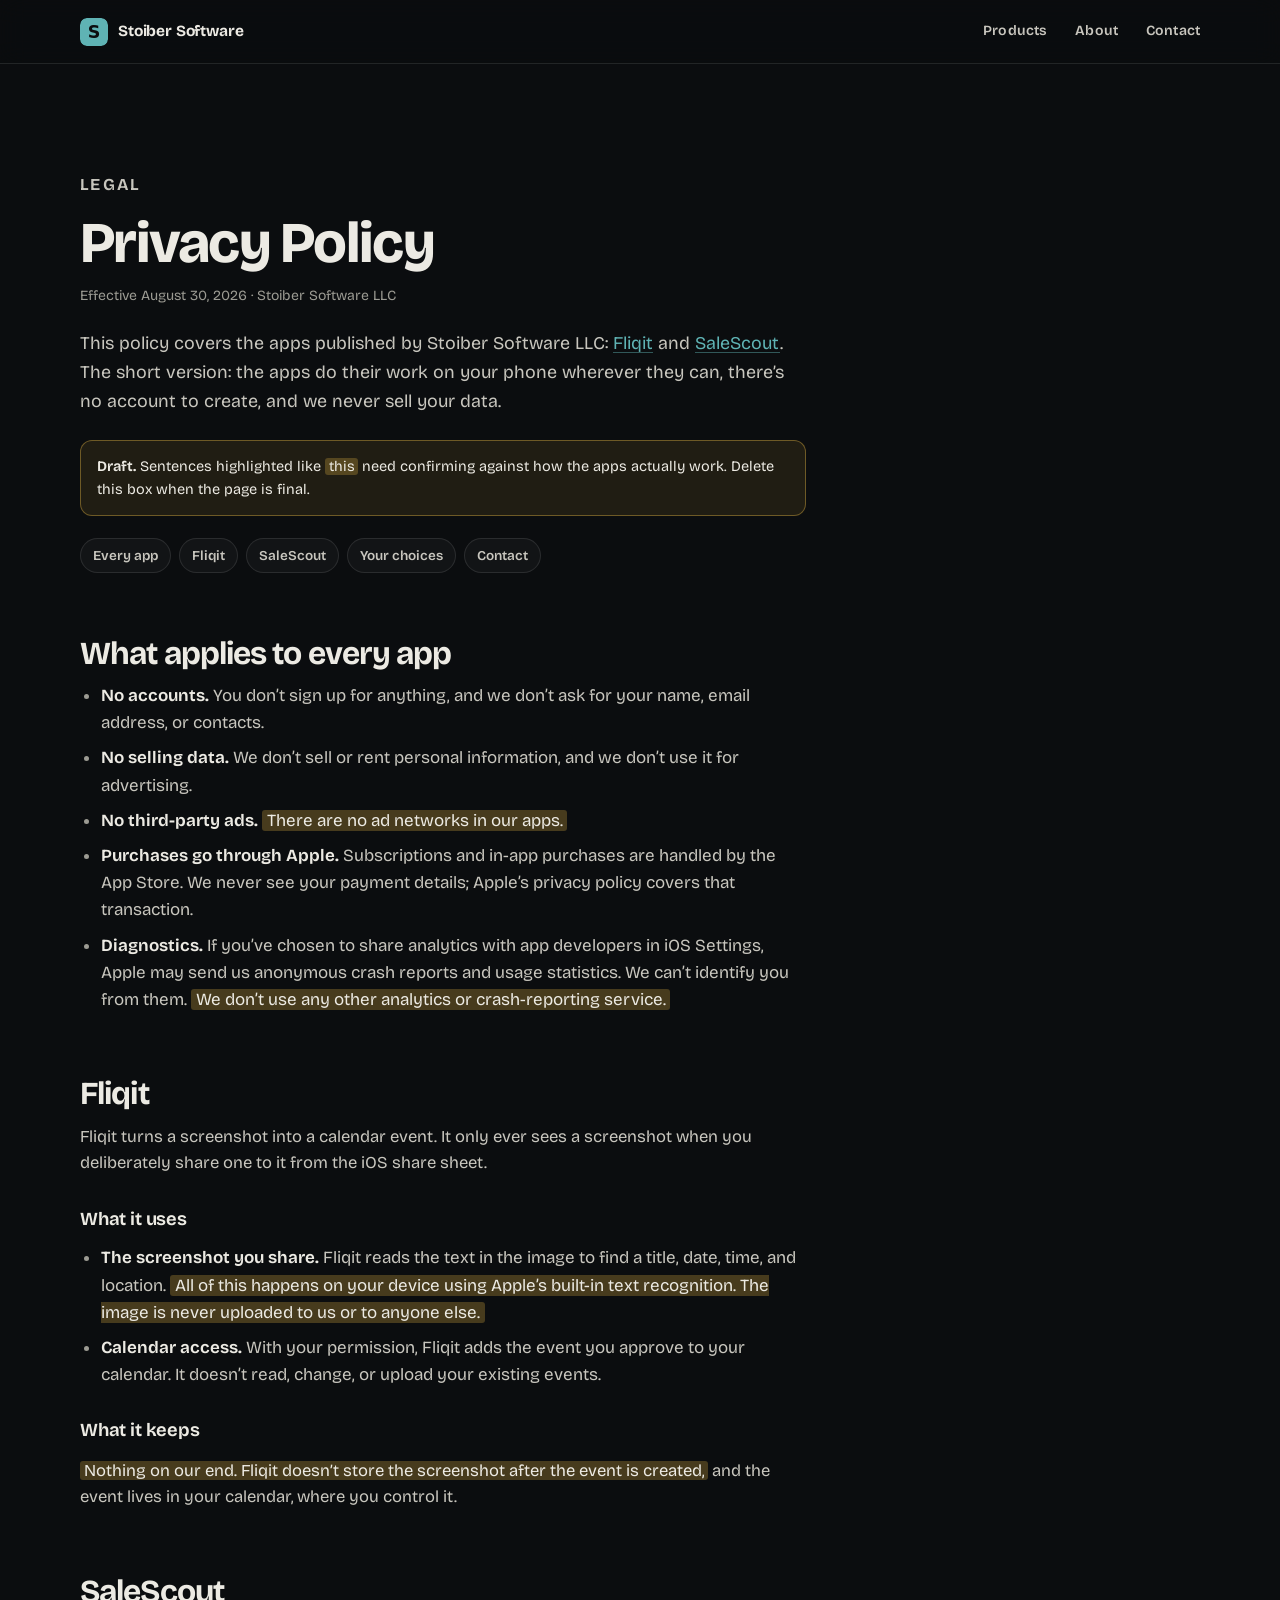
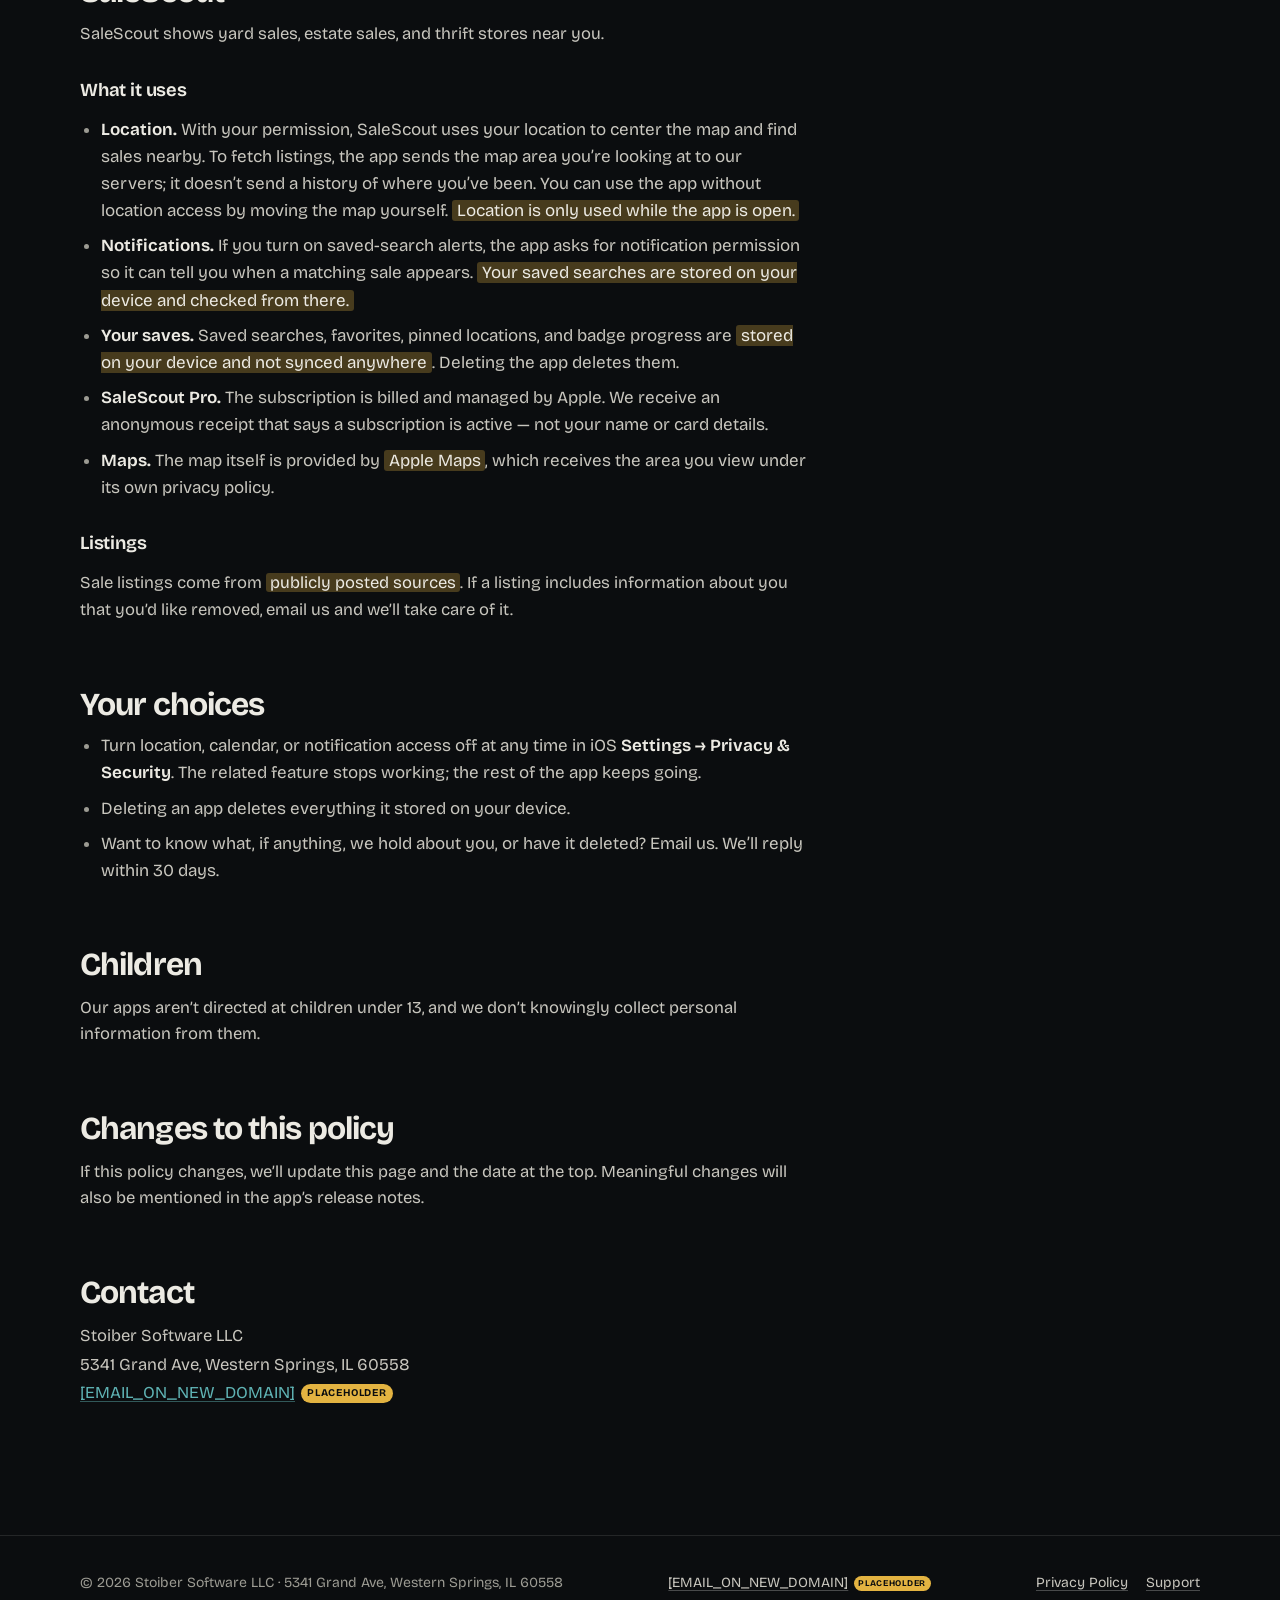
==== privacy.html @ b7aa96da "Stoiber Software LLC website Static site: landing page (typing hero, product demos, tilt cards), pri" ====
<!DOCTYPE html>
<html lang="en">
<head>
  <meta charset="utf-8">
  <meta name="viewport" content="width=device-width, initial-scale=1">
  <title>Privacy Policy — Stoiber Software LLC</title>
  <meta name="description" content="Privacy policy for Fliqit and SaleScout, the iOS apps made by Stoiber Software LLC.">
  <meta name="theme-color" content="#0B0D0F">
  <meta name="color-scheme" content="dark">
  <link rel="canonical" href="https://stoibersoftware.com/privacy.html">
  <meta property="og:type" content="website">
  <meta property="og:site_name" content="Stoiber Software LLC">
  <meta property="og:title" content="Privacy Policy — Stoiber Software LLC">
  <meta property="og:description" content="What Fliqit and SaleScout collect, and what they don’t.">
  <meta property="og:url" content="https://stoibersoftware.com/privacy.html">
  <link rel="icon" href="favicon.svg" type="image/svg+xml">
  <link rel="preconnect" href="https://fonts.googleapis.com">
  <link rel="preconnect" href="https://fonts.gstatic.com" crossorigin>
  <link href="https://fonts.googleapis.com/css2?family=Bricolage+Grotesque:opsz,wght@12..96,300..800&display=swap" rel="stylesheet">
  <link rel="stylesheet" href="styles.css">
  <script>document.documentElement.classList.add('js')</script>
  <script src="script.js" defer></script>
</head>
<body>
  <a class="skip-link" href="#main">Skip to content</a>
  <div class="progress" aria-hidden="true"></div>

  <header class="site-header">
    <div class="container site-header__inner">
      <a class="brand" href="index.html">
        <svg class="brand__mark" viewBox="0 0 64 64" width="28" height="28" aria-hidden="true" focusable="false">
          <rect width="64" height="64" rx="15" fill="#5FB3B4"/>
          <text x="32" y="46" text-anchor="middle" font-weight="800" font-size="40" fill="#0B0D0F">S</text>
        </svg>
        <span class="brand__name">Stoiber Software</span>
      </a>
      <nav class="site-nav" aria-label="Primary">
        <ul>
          <li><a href="index.html#products">Products</a></li>
          <li><a href="index.html#about">About</a></li>
          <li><a href="index.html#contact">Contact</a></li>
        </ul>
      </nav>
    </div>
  </header>

  <main id="main" class="page">
    <div class="container">
      <div class="prose">
        <p class="eyebrow">Legal</p>
        <h1>Privacy Policy</h1>
        <p class="updated">Effective August 30, 2026 · Stoiber Software LLC</p>
        <p class="intro">This policy covers the apps published by Stoiber Software LLC: <a href="#fliqit">Fliqit</a> and <a href="#salescout">SaleScout</a>. The short version: the apps do their work on your phone wherever they can, there’s no account to create, and we never sell your data.</p>

        <div class="draft-note"><strong>Draft.</strong> Sentences highlighted like <mark>this</mark> need confirming against how the apps actually work. Delete this box when the page is final.</div>

        <nav class="page-nav" aria-label="On this page">
          <a href="#general">Every app</a>
          <a href="#fliqit">Fliqit</a>
          <a href="#salescout">SaleScout</a>
          <a href="#choices">Your choices</a>
          <a href="#contact">Contact</a>
        </nav>

        <h2 id="general">What applies to every app</h2>
        <ul>
          <li><strong>No accounts.</strong> You don’t sign up for anything, and we don’t ask for your name, email address, or contacts.</li>
          <li><strong>No selling data.</strong> We don’t sell or rent personal information, and we don’t use it for advertising.</li>
          <li><strong>No third-party ads.</strong> <mark>There are no ad networks in our apps.</mark></li>
          <li><strong>Purchases go through Apple.</strong> Subscriptions and in-app purchases are handled by the App Store. We never see your payment details; Apple’s privacy policy covers that transaction.</li>
          <li><strong>Diagnostics.</strong> If you’ve chosen to share analytics with app developers in iOS Settings, Apple may send us anonymous crash reports and usage statistics. We can’t identify you from them. <mark>We don’t use any other analytics or crash-reporting service.</mark></li>
        </ul>

        <h2 id="fliqit">Fliqit</h2>
        <p>Fliqit turns a screenshot into a calendar event. It only ever sees a screenshot when you deliberately share one to it from the iOS share sheet.</p>
        <h3>What it uses</h3>
        <ul>
          <li><strong>The screenshot you share.</strong> Fliqit reads the text in the image to find a title, date, time, and location. <mark>All of this happens on your device using Apple’s built-in text recognition. The image is never uploaded to us or to anyone else.</mark></li>
          <li><strong>Calendar access.</strong> With your permission, Fliqit adds the event you approve to your calendar. It doesn’t read, change, or upload your existing events.</li>
        </ul>
        <h3>What it keeps</h3>
        <p><mark>Nothing on our end. Fliqit doesn’t store the screenshot after the event is created,</mark> and the event lives in your calendar, where you control it.</p>

        <h2 id="salescout">SaleScout</h2>
        <p>SaleScout shows yard sales, estate sales, and thrift stores near you.</p>
        <h3>What it uses</h3>
        <ul>
          <li><strong>Location.</strong> With your permission, SaleScout uses your location to center the map and find sales nearby. To fetch listings, the app sends the map area you’re looking at to our servers; it doesn’t send a history of where you’ve been. You can use the app without location access by moving the map yourself. <mark>Location is only used while the app is open.</mark></li>
          <li><strong>Notifications.</strong> If you turn on saved-search alerts, the app asks for notification permission so it can tell you when a matching sale appears. <mark>Your saved searches are stored on your device and checked from there.</mark></li>
          <li><strong>Your saves.</strong> Saved searches, favorites, pinned locations, and badge progress are <mark>stored on your device and not synced anywhere</mark>. Deleting the app deletes them.</li>
          <li><strong>SaleScout Pro.</strong> The subscription is billed and managed by Apple. We receive an anonymous receipt that says a subscription is active — not your name or card details.</li>
          <li><strong>Maps.</strong> The map itself is provided by <mark>Apple Maps</mark>, which receives the area you view under its own privacy policy.</li>
        </ul>
        <h3>Listings</h3>
        <p>Sale listings come from <mark>publicly posted sources</mark>. If a listing includes information about you that you’d like removed, email us and we’ll take care of it.</p>

        <h2 id="choices">Your choices</h2>
        <ul>
          <li>Turn location, calendar, or notification access off at any time in iOS <strong>Settings → Privacy &amp; Security</strong>. The related feature stops working; the rest of the app keeps going.</li>
          <li>Deleting an app deletes everything it stored on your device.</li>
          <li>Want to know what, if anything, we hold about you, or have it deleted? Email us. We’ll reply within 30 days.</li>
        </ul>

        <h2 id="children">Children</h2>
        <p>Our apps aren’t directed at children under 13, and we don’t knowingly collect personal information from them.</p>

        <h2 id="changes">Changes to this policy</h2>
        <p>If this policy changes, we’ll update this page and the date at the top. Meaningful changes will also be mentioned in the app’s release notes.</p>

        <h2 id="contact">Contact</h2>
        <p class="contact-block">Stoiber Software LLC<br>5341 Grand Ave, Western Springs, IL&nbsp;60558<br><a href="mailto:[EMAIL_ON_NEW_DOMAIN]">[EMAIL_ON_NEW_DOMAIN]</a></p>
      </div>
    </div>
  </main>

  <footer class="site-footer">
    <div class="container site-footer__inner">
      <p class="site-footer__legal">© 2026 Stoiber Software LLC · 5341 Grand Ave, Western Springs, IL&nbsp;60558</p>
      <p class="site-footer__contact"><a href="mailto:[EMAIL_ON_NEW_DOMAIN]">[EMAIL_ON_NEW_DOMAIN]</a></p>
      <nav class="site-footer__nav" aria-label="Legal">
        <a href="privacy.html" aria-current="page">Privacy Policy</a>
        <a href="support.html">Support</a>
      </nav>
    </div>
  </footer>
</body>
</html>
---- styles.css ----
/* ==========================================================================
   Stoiber Software LLC — styles.css
   Dark only. Motion uses transforms + opacity. Reduced motion honoured.
   ========================================================================== */

/* ---------- Tokens ---------- */
:root {
  --bg: #0B0D0F;
  --surface: #14181B;
  --surface-2: #1B2024;
  --text: #ECEAE3;
  --text-soft: #C8C6BE;
  --muted: #9C9B93;
  --accent: #5FB3B4;
  --accent-bright: #7CC5C6;
  --accent-deep: #3E7B7C;
  --line: rgba(255, 255, 255, 0.10);
  --line-strong: rgba(255, 255, 255, 0.16);
  --radius: 20px;
  --radius-sm: 12px;
  --font: "Bricolage Grotesque", ui-sans-serif, system-ui, -apple-system, "Segoe UI", Roboto, Helvetica, Arial, sans-serif;
  --container: 1120px;
  --gutter: clamp(20px, 5vw, 48px);
  --header-h: 64px;
  --ease-out: cubic-bezier(0.22, 1, 0.36, 1);
  --ease-spring: cubic-bezier(0.34, 1.4, 0.64, 1);
}

/* ---------- Base ---------- */
*, *::before, *::after { box-sizing: border-box; }

html {
  color-scheme: dark;
  background: var(--bg);
  scroll-behavior: smooth;
  scroll-padding-top: calc(var(--header-h) + 20px);
  -webkit-text-size-adjust: 100%;
}

body {
  margin: 0;
  background: var(--bg);
  color: var(--text);
  font-family: var(--font);
  font-size: 17px;
  line-height: 1.6;
  font-optical-sizing: auto;
  -webkit-font-smoothing: antialiased;
  -moz-osx-font-smoothing: grayscale;
  text-rendering: optimizeLegibility;
  overflow-x: clip;
}

::selection { background: var(--accent); color: var(--bg); }

img, svg { display: block; max-width: 100%; }
h1, h2, h3, p, ul, ol, dl, dd { margin: 0; }
ul { padding: 0; list-style: none; }
strong { font-weight: 650; }
a { color: var(--accent); text-decoration: none; }
a:hover { color: var(--accent-bright); }

:focus-visible {
  outline: 2px solid var(--accent);
  outline-offset: 4px;
  border-radius: 6px;
}
:focus:not(:focus-visible) { outline: none; }

.sr-only {
  position: absolute; width: 1px; height: 1px; padding: 0; margin: -1px;
  overflow: hidden; clip: rect(0, 0, 0, 0); white-space: nowrap; border: 0;
}

.container {
  width: min(100% - 2 * var(--gutter), var(--container));
  margin-inline: auto;
}

.skip-link {
  position: absolute; left: 12px; top: 12px; z-index: 200;
  padding: 10px 14px; border-radius: 8px;
  background: var(--accent); color: var(--bg); font-weight: 700;
  transform: translateY(-300%);
  transition: transform 0.2s var(--ease-out);
}
.skip-link:focus { transform: none; outline-color: var(--text); }

/* ---------- Placeholder badge (auto-disappears once hrefs are real) ---------- */
a[href^="["]::after,
a[href^="mailto:["]::after {
  content: "placeholder";
  display: inline-block; margin-left: 0.6em; padding: 0.2em 0.55em;
  border-radius: 999px; background: #E3B341; color: #0B0D0F;
  font-size: 0.62em; font-weight: 700; letter-spacing: 0.08em; text-transform: uppercase;
  vertical-align: middle; line-height: 1.4;
}

/* ---------- Scroll progress ---------- */
.progress {
  position: fixed; top: 0; left: 0; z-index: 60;
  width: 100%; height: 2px; background: var(--accent);
  transform: scaleX(0); transform-origin: left center;
  pointer-events: none; display: none;
}
.js .progress { display: block; }

/* ---------- Header ---------- */
.site-header {
  position: sticky; top: 0; z-index: 50;
  height: var(--header-h);
  background: rgba(11, 13, 15, 0.72);
  -webkit-backdrop-filter: blur(14px) saturate(140%);
  backdrop-filter: blur(14px) saturate(140%);
  border-bottom: 1px solid var(--line);
}
.site-header__inner {
  display: flex; align-items: center; justify-content: space-between; height: 100%;
}
.brand {
  display: inline-flex; align-items: center; gap: 10px;
  color: var(--text); font-weight: 700; font-size: 15.5px; letter-spacing: -0.01em;
}
.brand:hover { color: var(--text); }
.brand__mark { flex: none; border-radius: 7px; transition: transform 0.35s var(--ease-out); }
.brand:hover .brand__mark { transform: rotate(-8deg) scale(1.06); }
.brand__mark text { font-family: system-ui, -apple-system, "Segoe UI", Roboto, Helvetica, Arial, sans-serif; }
/* Below 420px the wordmark cannot sit beside three nav links; keep it for assistive tech, hide it visually. */
@media (max-width: 419px) {
  .brand__name { position: absolute; width: 1px; height: 1px; overflow: hidden; clip: rect(0, 0, 0, 0); white-space: nowrap; }
}

.site-nav ul { display: flex; gap: clamp(14px, 3vw, 28px); }
.site-nav a {
  position: relative; display: inline-block; padding: 6px 0;
  font-size: 14px; font-weight: 600; letter-spacing: 0.01em; color: var(--text-soft);
}
.site-nav a::after,
.text-link::after {
  content: ""; position: absolute; left: 0; right: 0; bottom: 1px; height: 1.5px;
  background: var(--accent);
  transform: scaleX(0); transform-origin: right center;
  transition: transform 0.4s var(--ease-out);
}
.site-nav a:hover, .site-nav a:focus-visible,
.text-link:hover, .text-link:focus-visible { color: var(--text); }
.site-nav a:hover::after, .site-nav a:focus-visible::after,
.text-link:hover::after, .text-link:focus-visible::after {
  transform: scaleX(1); transform-origin: left center;
}

/* ---------- Buttons ---------- */
.btn {
  display: inline-flex; align-items: center; justify-content: center; gap: 0.5em;
  padding: 12px 22px; border-radius: 999px; border: 1px solid transparent;
  font-family: inherit; font-size: 15px; font-weight: 600; line-height: 1.2; letter-spacing: 0.005em;
  text-align: center; cursor: pointer; -webkit-tap-highlight-color: transparent;
  transition: transform 0.22s var(--ease-out), background-color 0.22s, border-color 0.22s, color 0.22s, box-shadow 0.22s;
}
.btn:active { transform: scale(0.96); transition-duration: 0.08s; }
.btn-primary { background: var(--accent); color: var(--bg); }
.btn-primary:hover {
  background: var(--accent-bright); color: var(--bg);
  transform: translateY(-1px);
  box-shadow: 0 10px 28px -12px rgba(95, 179, 180, 0.7);
}
.btn-primary:active { transform: scale(0.96); box-shadow: none; }
.btn-ghost { background: rgba(255, 255, 255, 0.04); border-color: var(--line-strong); color: var(--text); }
.btn-ghost:hover {
  background: rgba(255, 255, 255, 0.08); border-color: rgba(255, 255, 255, 0.28); color: var(--text);
  transform: translateY(-1px);
}
.btn-ghost:active { transform: scale(0.96); }

.text-link { position: relative; font-size: 14px; font-weight: 600; color: var(--text-soft); padding-bottom: 2px; }

/* ---------- Hero ---------- */
.hero {
  position: relative; isolation: isolate; overflow: hidden;
  display: grid; align-items: center;
  min-height: min(calc(100vh - var(--header-h)), 860px);
  min-height: min(calc(100svh - var(--header-h)), 860px);
  padding: clamp(64px, 11vh, 128px) 0 clamp(48px, 7vh, 80px);
}
.hero::before { /* soft teal glow */
  content: ""; position: absolute; z-index: -1; pointer-events: none;
  left: 50%; top: -12%; width: min(130vw, 1200px); height: 75%;
  transform: translateX(-50%);
  background: radial-gradient(ellipse at center, rgba(95, 179, 180, 0.20) 0%, rgba(95, 179, 180, 0.07) 38%, rgba(95, 179, 180, 0) 70%);
}
.hero::after { /* grain */
  content: ""; position: absolute; z-index: -1; inset: 0; pointer-events: none;
  background-image: url("data:image/svg+xml,%3Csvg xmlns='http://www.w3.org/2000/svg' width='220' height='220'%3E%3Cfilter id='g'%3E%3CfeTurbulence type='fractalNoise' baseFrequency='0.85' numOctaves='2' stitchTiles='stitch'/%3E%3CfeColorMatrix values='0 0 0 0 1 0 0 0 0 1 0 0 0 0 1 0 0 0 0.7 0'/%3E%3C/filter%3E%3Crect width='100%25' height='100%25' filter='url(%23g)'/%3E%3C/svg%3E");
  background-size: 220px 220px;
  opacity: 0.06;
}

.hero-title {
  font-size: clamp(2.2rem, 10.6vw, 6rem);
  font-weight: 750; line-height: 1.02; letter-spacing: -0.035em;
  color: var(--text);
}
.hero-title__text { display: inline; }

.hero-cycle {
  margin-top: 0.4rem; min-height: 1.15em;
  font-size: clamp(1.25rem, 5.6vw, 3.25rem);
  font-weight: 400; line-height: 1.15; letter-spacing: -0.02em;
  color: var(--muted);
}

.caret {
  display: inline-block; width: 0.07em; height: 0.92em; margin-left: 0.08em;
  vertical-align: -0.06em; border-radius: 2px; background: var(--accent);
  animation: blink 1.05s step-end infinite;
}
@keyframes blink { 0%, 100% { opacity: 1; } 50% { opacity: 0; } }
.hero.is-typing .caret { animation: none; opacity: 1; }
.hero-cycle .caret { display: none; height: 0.9em; }
.js .hero.is-cycling .hero-cycle .caret { display: inline-block; }
.hero.is-cycling .hero-title .caret { display: none; }

.hero-tagline {
  margin-top: clamp(22px, 3vw, 30px); max-width: 38ch;
  font-size: clamp(1.1rem, 1.6vw, 1.3rem); line-height: 1.5; color: var(--text-soft);
}
.hero-actions { display: flex; flex-wrap: wrap; gap: 12px; margin-top: 28px; }
.hero-facts {
  display: flex; flex-wrap: wrap; gap: 10px 22px; margin-top: clamp(36px, 6vh, 56px);
  font-size: 14px; font-weight: 500; color: var(--muted);
}
.hero-facts li { display: flex; align-items: center; gap: 9px; }
.hero-facts li::before {
  content: ""; flex: none; width: 5px; height: 5px; border-radius: 50%; background: var(--accent);
}

/* Hero: JS-gated entrance states (with a CSS fallback if script.js never runs) */
.js .hero-title__text { opacity: 0; }
.js .hero.is-typing .hero-title__text,
.js .hero.is-typed .hero-title__text { opacity: 1; }
.js .hero-cycle, .js .hero-tagline, .js .hero-actions, .js .hero-facts {
  opacity: 0; transform: translateY(10px);
  transition: opacity 0.8s var(--ease-out), transform 0.8s var(--ease-out);
}
.js .hero.is-typed .hero-cycle, .js .hero.is-typed .hero-tagline,
.js .hero.is-typed .hero-actions, .js .hero.is-typed .hero-facts { opacity: 1; transform: none; }
.js .hero.is-typed .hero-actions { transition-delay: 0.12s; }
.js .hero.is-typed .hero-facts { transition-delay: 0.24s; }

/* ---------- Scroll reveals ---------- */
.js .reveal {
  opacity: 0; transform: translateY(18px);
  transition: opacity 0.9s var(--ease-out), transform 0.9s var(--ease-out);
}
.js .reveal.is-in { opacity: 1; transform: none; }

/* If the inline "js" class was added but script.js failed to load, show everything after 3.5s. */
.js .reveal, .js .hero-title__text, .js .hero-cycle, .js .hero-tagline, .js .hero-actions, .js .hero-facts {
  animation: js-fallback 1ms linear 3.5s forwards;
}
.js-ready .reveal, .js-ready .hero-title__text, .js-ready .hero-cycle,
.js-ready .hero-tagline, .js-ready .hero-actions, .js-ready .hero-facts { animation: none; }
@keyframes js-fallback { to { opacity: 1; transform: none; } }

/* ---------- Sections ---------- */
.section { padding: clamp(64px, 9vw, 120px) 0; }
.section-head { max-width: 60ch; margin-bottom: clamp(36px, 5vw, 56px); }
.eyebrow {
  margin-bottom: 14px;
  font-size: 12.5px; font-weight: 650; letter-spacing: 0.14em; text-transform: uppercase;
  color: var(--accent);
}
h2 {
  font-size: clamp(1.9rem, 4.4vw, 3.1rem);
  font-weight: 700; line-height: 1.08; letter-spacing: -0.028em;
  text-wrap: balance;
}
.lede {
  margin-top: 16px; max-width: 52ch;
  font-size: clamp(1.05rem, 1.4vw, 1.2rem); color: var(--text-soft);
}

/* ---------- Product cards ---------- */
.products-grid { display: grid; grid-template-columns: 1fr; gap: 22px; }
@media (min-width: 900px) { .products-grid { grid-template-columns: 1fr 1fr; gap: 28px; } }

.card {
  position: relative; height: 100%;
  display: flex; flex-direction: column;
  padding: clamp(22px, 3vw, 32px);
  background: var(--surface); border: 1px solid var(--line); border-radius: var(--radius);
  overflow: hidden;
  box-shadow: inset 0 1px 0 rgba(255, 255, 255, 0.04), 0 24px 60px -36px rgba(0, 0, 0, 0.8);
  transform: perspective(1100px) rotateX(var(--rx, 0deg)) rotateY(var(--ry, 0deg));
  transition: transform 0.55s var(--ease-out), border-color 0.35s, box-shadow 0.35s;
}
.card.is-hover {
  transition-duration: 0.14s, 0.35s, 0.35s;
  border-color: rgba(95, 179, 180, 0.32);
  box-shadow: inset 0 1px 0 rgba(255, 255, 255, 0.05), 0 34px 70px -34px rgba(0, 0, 0, 0.85), 0 0 0 1px rgba(95, 179, 180, 0.08);
}
.card > * { position: relative; z-index: 1; }
.card > .card-glow {
  position: absolute; z-index: 0; left: 0; top: 0;
  width: 28rem; height: 28rem; margin: -14rem 0 0 -14rem; border-radius: 50%;
  background: radial-gradient(circle, rgba(95, 179, 180, 0.20) 0%, rgba(95, 179, 180, 0.06) 40%, rgba(95, 179, 180, 0) 65%);
  opacity: 0; transform: translate(var(--gx, 50%), var(--gy, 50%));
  transition: opacity 0.4s; pointer-events: none;
}
.card.is-hover .card-glow { opacity: 1; }
@media (hover: none) {
  .card:active { transform: scale(0.985); transition-duration: 0.1s; }
}

.card-head { display: flex; align-items: center; gap: 16px; }
.app-icon {
  flex: none; width: 56px; height: 56px; border-radius: 14px; overflow: hidden;
  box-shadow: 0 10px 22px -12px rgba(0, 0, 0, 0.9), 0 0 0 1px rgba(255, 255, 255, 0.06);
}
.app-icon svg, .app-icon img { width: 100%; height: 100%; }
.card-title { font-size: 1.5rem; font-weight: 700; letter-spacing: -0.02em; line-height: 1.1; }
.card-meta { margin-top: 4px; font-size: 13.5px; color: var(--muted); }
.card-tagline {
  margin-top: 20px;
  font-size: clamp(1.15rem, 1.6vw, 1.3rem); font-weight: 600; letter-spacing: -0.015em; line-height: 1.3;
}
.card-desc { margin-top: 18px; font-size: 16px; color: var(--text-soft); }
.card-note { margin-top: 12px; font-size: 14px; color: var(--muted); }

.chips { display: flex; flex-wrap: wrap; gap: 8px; margin-top: 18px; }
.chips li {
  padding: 6px 11px; border-radius: 999px;
  border: 1px solid var(--line); background: rgba(255, 255, 255, 0.03);
  font-size: 13px; font-weight: 500; color: var(--text-soft);
}

.card-actions {
  display: flex; flex-wrap: wrap; align-items: center; gap: 12px 20px;
  margin-top: auto; padding-top: 26px;
}
.card-links { display: inline-flex; gap: 20px; }
.svg-defs { position: absolute; width: 0; height: 0; overflow: hidden; }

/* ---------- Demos (shared) ---------- */
.demo {
  position: relative; margin-top: 22px;
  aspect-ratio: 16 / 10; border-radius: var(--radius-sm);
  border: 1px solid var(--line); background: #0E1113; overflow: hidden;
  container-type: inline-size;
}
.demo-stage {
  position: absolute; inset: 0; line-height: 1.25;
  font-size: 11px;
  font-size: clamp(9.5px, 3.6cqw, 15px);
}
.demo.is-paused * { animation-play-state: paused !important; }

/* ---------- Fliqit demo (9s loop) ---------- */
.fq-bubble {
  position: absolute; left: 6%; top: 10%; max-width: 58%;
  padding: 0.55em 0.85em; border-radius: 1.1em; border-bottom-left-radius: 0.3em;
  background: #2A3136; color: var(--text); font-weight: 500;
  opacity: 0; animation: fq-bubble 9s var(--ease-out) infinite;
}
.fq-flash {
  position: absolute; inset: 0; background: #fff; opacity: 0; pointer-events: none;
  animation: fq-flash 9s linear infinite;
}
.fq-share {
  position: absolute; left: 9%; top: 48%;
  display: grid; place-items: center; width: 2.5em; height: 2.5em; border-radius: 50%;
  background: rgba(95, 179, 180, 0.14); color: var(--accent); font-size: 1.05em;
  opacity: 0; animation: fq-share 9s var(--ease-out) infinite;
}
.fq-share svg { width: 1.2em; height: 1.2em; }
.fq-event {
  position: absolute; right: 6%; bottom: 9%; width: 50%;
  padding: 0.75em 0.9em 0.7em; border-radius: 0.8em;
  background: var(--surface-2); border: 1px solid var(--line-strong);
  box-shadow: 0 1em 2em -1em rgba(0, 0, 0, 0.8);
  opacity: 0; animation: fq-event 9s var(--ease-out) infinite;
}
.fq-row { display: block; }
.fq-row + .fq-row { margin-top: 0.4em; }
.fq-label {
  display: block; font-size: 0.62em; font-weight: 650; letter-spacing: 0.12em; text-transform: uppercase; color: var(--muted);
}
.fq-value { position: relative; display: block; height: 1.3em; font-size: 0.95em; font-weight: 600; color: var(--text); }
.fq-skel {
  position: absolute; left: 0; top: 0.3em; height: 0.7em; width: 62%; border-radius: 0.35em;
  background: rgba(255, 255, 255, 0.10);
}
.fq-row--2 .fq-skel { width: 50%; }
.fq-row--3 .fq-skel { width: 40%; }
.fq-text { position: absolute; left: 0; top: 0; white-space: nowrap; opacity: 0; }
.fq-row--1 .fq-skel { animation: fq-skel-1 9s linear infinite; }
.fq-row--1 .fq-text { animation: fq-text-1 9s var(--ease-out) infinite; }
.fq-row--2 .fq-skel { animation: fq-skel-2 9s linear infinite; }
.fq-row--2 .fq-text { animation: fq-text-2 9s var(--ease-out) infinite; }
.fq-row--3 .fq-skel { animation: fq-skel-3 9s linear infinite; }
.fq-row--3 .fq-text { animation: fq-text-3 9s var(--ease-out) infinite; }
.fq-done {
  display: flex; align-items: center; gap: 0.5em;
  margin-top: 0.6em; padding-top: 0.5em; border-top: 1px solid var(--line);
  font-size: 0.78em; font-weight: 600; color: var(--accent);
  opacity: 0; transform-origin: left center;
  animation: fq-done 9s var(--ease-spring) infinite;
}
.fq-check {
  flex: none; display: grid; place-items: center; width: 1.5em; height: 1.5em; border-radius: 50%;
  background: var(--accent); color: var(--bg);
}
.fq-check svg { width: 0.9em; height: 0.9em; }

@keyframes fq-bubble {
  0%        { opacity: 0; transform: translateY(0.6em); }
  6%, 42%   { opacity: 1; transform: none; }
  48%, 88%  { opacity: 0.4; transform: none; }
  93%, 100% { opacity: 0; transform: none; }
}
@keyframes fq-flash {
  0%, 13% { opacity: 0; }
  14.5%   { opacity: 0.55; }
  18%, 100% { opacity: 0; }
}
@keyframes fq-share {
  0%, 19%   { opacity: 0; transform: scale(0.7); }
  23%       { opacity: 1; transform: scale(1); }
  27%       { opacity: 1; transform: scale(1.18); }
  31%       { opacity: 1; transform: scale(1); }
  35%       { opacity: 1; transform: scale(1.18); }
  39%, 42%  { opacity: 1; transform: scale(1); }
  48%, 88%  { opacity: 0.4; transform: scale(1); }
  93%, 100% { opacity: 0; transform: scale(1); }
}
@keyframes fq-event {
  0%, 42%   { opacity: 0; transform: translateY(0.8em) scale(0.96); }
  48%, 88%  { opacity: 1; transform: none; }
  93%, 100% { opacity: 0; transform: none; }
}
@keyframes fq-skel-1 { 0%, 50% { opacity: 1; } 54%, 100% { opacity: 0; } }
@keyframes fq-text-1 { 0%, 50% { opacity: 0; transform: translateY(0.25em); } 55%, 100% { opacity: 1; transform: none; } }
@keyframes fq-skel-2 { 0%, 57% { opacity: 1; } 61%, 100% { opacity: 0; } }
@keyframes fq-text-2 { 0%, 57% { opacity: 0; transform: translateY(0.25em); } 62%, 100% { opacity: 1; transform: none; } }
@keyframes fq-skel-3 { 0%, 64% { opacity: 1; } 68%, 100% { opacity: 0; } }
@keyframes fq-text-3 { 0%, 64% { opacity: 0; transform: translateY(0.25em); } 69%, 100% { opacity: 1; transform: none; } }
@keyframes fq-done {
  0%, 72%   { opacity: 0; transform: scale(0.6); }
  76%       { opacity: 1; transform: scale(1.08); }
  79%, 88%  { opacity: 1; transform: scale(1); }
  93%, 100% { opacity: 0; transform: scale(1); }
}

/* ---------- SaleScout demo (10s loop) ---------- */
.ss-map {
  background-color: #0F1517;
  background-image:
    linear-gradient(rgba(255, 255, 255, 0.055), rgba(255, 255, 255, 0.055)),
    linear-gradient(rgba(255, 255, 255, 0.09), rgba(255, 255, 255, 0.09)),
    linear-gradient(rgba(255, 255, 255, 0.055), rgba(255, 255, 255, 0.055)),
    linear-gradient(90deg, rgba(255, 255, 255, 0.055), rgba(255, 255, 255, 0.055)),
    linear-gradient(90deg, rgba(255, 255, 255, 0.09), rgba(255, 255, 255, 0.09)),
    linear-gradient(90deg, rgba(255, 255, 255, 0.055), rgba(255, 255, 255, 0.055));
  background-repeat: no-repeat;
  background-size: 100% 1px, 100% 2px, 100% 1px, 1px 100%, 2px 100%, 1px 100%;
  background-position: 0 22%, 0 56%, 0 84%, 14% 0, 47% 0, 78% 0;
}
.ss-park {
  position: absolute; left: 6%; top: 62%; width: 30%; height: 26%; border-radius: 0.6em;
  background: rgba(95, 179, 180, 0.07); border: 1px solid rgba(95, 179, 180, 0.14);
}
.ss-anchor { position: absolute; width: 0; height: 0; }
.ss-anchor--1 { left: 26%; top: 28%; }
.ss-anchor--2 { left: 36%; top: 44%; }
.ss-anchor--3 { left: 20%; top: 46%; }
.ss-anchor--4 { left: 68%; top: 30%; }
.ss-anchor--5 { left: 84%; top: 82%; }
.ss-pin {
  position: absolute; left: -0.8em; bottom: 0; width: 1.6em; height: 2em;
  transform-origin: 50% 100%; opacity: 0;
}
.ss-pin svg { width: 100%; height: 100%; }
.ss-pin--1 { animation: ss-p1 10s var(--ease-out) infinite; }
.ss-pin--2 { animation: ss-p2 10s var(--ease-out) infinite; }
.ss-pin--3 { animation: ss-p3 10s var(--ease-out) infinite; }
.ss-pin--4 { animation: ss-p4 10s var(--ease-out) infinite; }
.ss-pin--5 { animation: ss-p5 10s var(--ease-out) infinite; }
.ss-cluster {
  position: absolute; left: 28%; top: 40%;
  width: 2.2em; height: 2.2em; margin: -1.1em 0 0 -1.1em;
  display: grid; place-items: center; border-radius: 50%;
  background: var(--accent); color: var(--bg); font-weight: 750;
  box-shadow: 0 0 0 0.35em rgba(95, 179, 180, 0.22);
  opacity: 0; animation: ss-cluster 10s var(--ease-spring) infinite;
}
.ss-card {
  position: absolute; left: 44%; top: 36%; width: 47%;
  padding: 0.7em 0.8em; border-radius: 0.7em;
  background: var(--surface-2); border: 1px solid var(--line-strong);
  box-shadow: 0 1em 2em -1em rgba(0, 0, 0, 0.8);
  opacity: 0; transform-origin: 55% 0;
  animation: ss-card 10s var(--ease-out) infinite;
}
.ss-card strong { display: block; font-size: 0.95em; font-weight: 700; color: var(--text); }
.ss-card span { display: block; margin-top: 0.2em; font-size: 0.75em; color: var(--text-soft); }
.ss-card em { display: block; margin-top: 0.35em; font-size: 0.7em; font-style: normal; color: var(--accent); }

@keyframes ss-p1 {
  0%, 3%    { opacity: 0; transform: translateY(-1.6em) scale(0.9); animation-timing-function: cubic-bezier(0.34, 1.4, 0.64, 1); }
  9%, 28%   { opacity: 1; transform: none; }
  36%, 100% { opacity: 0; transform: translate(0.6em, 2.2em) scale(0.35); }
}
@keyframes ss-p2 {
  0%, 6%    { opacity: 0; transform: translateY(-1.6em) scale(0.9); animation-timing-function: cubic-bezier(0.34, 1.4, 0.64, 1); }
  12%, 28%  { opacity: 1; transform: none; }
  36%, 100% { opacity: 0; transform: translate(-2.3em, -0.7em) scale(0.35); }
}
@keyframes ss-p3 {
  0%, 9%    { opacity: 0; transform: translateY(-1.6em) scale(0.9); animation-timing-function: cubic-bezier(0.34, 1.4, 0.64, 1); }
  15%, 28%  { opacity: 1; transform: none; }
  36%, 100% { opacity: 0; transform: translate(2.3em, -1.1em) scale(0.35); }
}
@keyframes ss-p4 {
  0%, 12%   { opacity: 0; transform: translateY(-1.6em) scale(0.9); animation-timing-function: cubic-bezier(0.34, 1.4, 0.64, 1); }
  18%, 46%  { opacity: 1; transform: none; }
  50%       { opacity: 1; transform: scale(1.3); }
  54%, 88%  { opacity: 1; transform: scale(1.15); }
  94%, 100% { opacity: 0; transform: scale(1.15); }
}
@keyframes ss-p5 {
  0%, 15%   { opacity: 0; transform: translateY(-1.6em) scale(0.9); animation-timing-function: cubic-bezier(0.34, 1.4, 0.64, 1); }
  21%, 88%  { opacity: 1; transform: none; }
  94%, 100% { opacity: 0; transform: none; }
}
@keyframes ss-cluster {
  0%, 33%   { opacity: 0; transform: scale(0.4); }
  39%       { opacity: 1; transform: scale(1.12); }
  43%, 88%  { opacity: 1; transform: scale(1); }
  94%, 100% { opacity: 0; transform: scale(0.9); }
}
@keyframes ss-card {
  0%, 50%   { opacity: 0; transform: translateY(0.6em) scale(0.96); }
  56%, 88%  { opacity: 1; transform: none; }
  94%, 100% { opacity: 0; transform: translateY(0.3em) scale(0.98); }
}

/* ---------- About ---------- */
.about { display: grid; gap: 40px; }
@media (min-width: 880px) {
  .about { grid-template-columns: minmax(0, 1.15fr) minmax(0, 0.85fr); gap: 72px; align-items: start; }
}
.prose { max-width: 60ch; }
.about__text .prose { margin-top: 22px; }
.prose p { color: var(--text-soft); font-size: clamp(1rem, 1.3vw, 1.1rem); }
.prose p + p { margin-top: 1em; }
.prose strong { color: var(--text); }

.facts { display: grid; grid-template-columns: repeat(2, minmax(0, 1fr)); gap: 12px; }
@media (min-width: 880px) { .facts { padding-top: 6px; } }
.facts__item {
  padding: 16px 18px; border-radius: var(--radius-sm);
  background: var(--surface); border: 1px solid var(--line);
}
.facts dt { font-size: 12px; font-weight: 650; letter-spacing: 0.12em; text-transform: uppercase; color: var(--muted); }
.facts dd { margin-top: 6px; font-size: 15.5px; font-weight: 600; line-height: 1.3; color: var(--text); }

/* ---------- Contact ---------- */
.section--contact { padding-bottom: clamp(88px, 12vw, 160px); }
.contact { max-width: 62ch; }
.contact__email {
  display: inline-block; margin-top: 28px;
  font-size: clamp(1.45rem, 4vw, 2.6rem); font-weight: 700; letter-spacing: -0.025em; line-height: 1.15;
  color: var(--text); overflow-wrap: anywhere;
  border-bottom: 2px solid rgba(95, 179, 180, 0.4);
  transition: color 0.3s, border-color 0.3s;
}
.contact__email:hover { color: var(--accent-bright); border-color: var(--accent-bright); }
.contact__links { margin-top: 22px; font-size: 15px; color: var(--muted); }
.contact__links a, .site-footer a {
  color: var(--text-soft); text-decoration: underline;
  text-decoration-color: rgba(255, 255, 255, 0.25); text-underline-offset: 3px;
  transition: color 0.2s, text-decoration-color 0.2s;
}
.contact__links a:hover, .site-footer a:hover { color: var(--text); text-decoration-color: var(--accent); }

/* ---------- Footer ---------- */
.site-footer { border-top: 1px solid var(--line); padding: 36px 0 44px; font-size: 14px; color: var(--muted); }
.site-footer__inner { display: flex; flex-wrap: wrap; align-items: center; justify-content: space-between; gap: 10px 28px; }
.site-footer__nav { display: flex; gap: 18px; }

/* ---------- Simple pages (privacy, support) ---------- */
.page { padding: clamp(48px, 8vw, 96px) 0 clamp(72px, 10vw, 128px); }
.page h1 { font-size: clamp(2.2rem, 5.5vw, 3.6rem); font-weight: 750; letter-spacing: -0.03em; line-height: 1.05; }
.page .updated { margin-top: 12px; font-size: 14px; color: var(--muted); }
.page .intro { margin-top: 22px; font-size: clamp(1.05rem, 1.4vw, 1.2rem); color: var(--text-soft); }
.page h2 { margin-top: clamp(44px, 6vw, 64px); font-size: clamp(1.5rem, 3vw, 2rem); }
.page h3 { margin-top: 28px; font-size: 1.15rem; font-weight: 650; letter-spacing: -0.01em; }
.page p, .page li { color: var(--text-soft); }
.page p { margin-top: 12px; }
.page ul, .page ol { margin-top: 10px; padding-left: 1.25em; }
.page ul { list-style: disc; }
.page ol { list-style: decimal; }
.page li + li { margin-top: 8px; }
.page li::marker { color: var(--muted); }
.page .prose { max-width: 66ch; }
.page .prose a:not(.btn) { text-decoration: underline; text-underline-offset: 3px; text-decoration-color: rgba(95, 179, 180, 0.45); }
.page .prose a:not(.btn):hover { text-decoration-color: var(--accent-bright); }
.page-nav { display: flex; flex-wrap: wrap; gap: 8px; margin-top: 22px; }
.page-nav a {
  padding: 6px 12px; border-radius: 999px; border: 1px solid var(--line);
  background: rgba(255, 255, 255, 0.03); font-size: 13.5px; font-weight: 600; color: var(--text-soft);
  text-decoration: none !important;
  transition: border-color 0.2s, color 0.2s, background-color 0.2s;
}
.page-nav a:hover { color: var(--text); border-color: rgba(95, 179, 180, 0.5); background: rgba(95, 179, 180, 0.08); }
.page-nav a:active { transform: scale(0.97); }
.page .contact-block { margin-top: 12px; line-height: 1.7; }
.page .draft-note {
  margin-top: 24px; padding: 14px 16px; border-radius: var(--radius-sm);
  background: rgba(227, 179, 65, 0.10); border: 1px solid rgba(227, 179, 65, 0.4);
  color: var(--text); font-size: 14.5px;
}
mark { background: rgba(227, 179, 65, 0.28); color: var(--text); padding: 0 0.25em; border-radius: 3px; }

/* ---------- Reduced motion ---------- */
@media (prefers-reduced-motion: reduce) {
  html { scroll-behavior: auto; }
  .caret { animation: none; }
  .brand__mark, .btn, .btn:hover, .btn:active, .btn-primary:hover, .btn-ghost:hover { transform: none; transition: background-color 0.2s, color 0.2s, border-color 0.2s; }
  .js .reveal, .js .hero-cycle, .js .hero-tagline, .js .hero-actions, .js .hero-facts { opacity: 1; transform: none; transition: none; animation: none; }
  .js .hero-title__text { opacity: 1; animation: none; }
  .card { transform: none; transition: border-color 0.35s, box-shadow 0.35s; }
  .card:active { transform: none; }
  .card-glow { display: none; }
  .site-nav a::after, .text-link::after { transition: none; }
  .demo-stage * { animation: none !important; }
  .fq-bubble, .fq-share { opacity: 0.45; transform: none; }
  .fq-event, .fq-text, .fq-done { opacity: 1; transform: none; }
  .fq-skel { opacity: 0; }
  .ss-pin--1, .ss-pin--2, .ss-pin--3 { opacity: 0; }
  .ss-pin--4 { opacity: 1; transform: scale(1.15); }
  .ss-pin--5, .ss-cluster, .ss-card { opacity: 1; transform: none; }
}
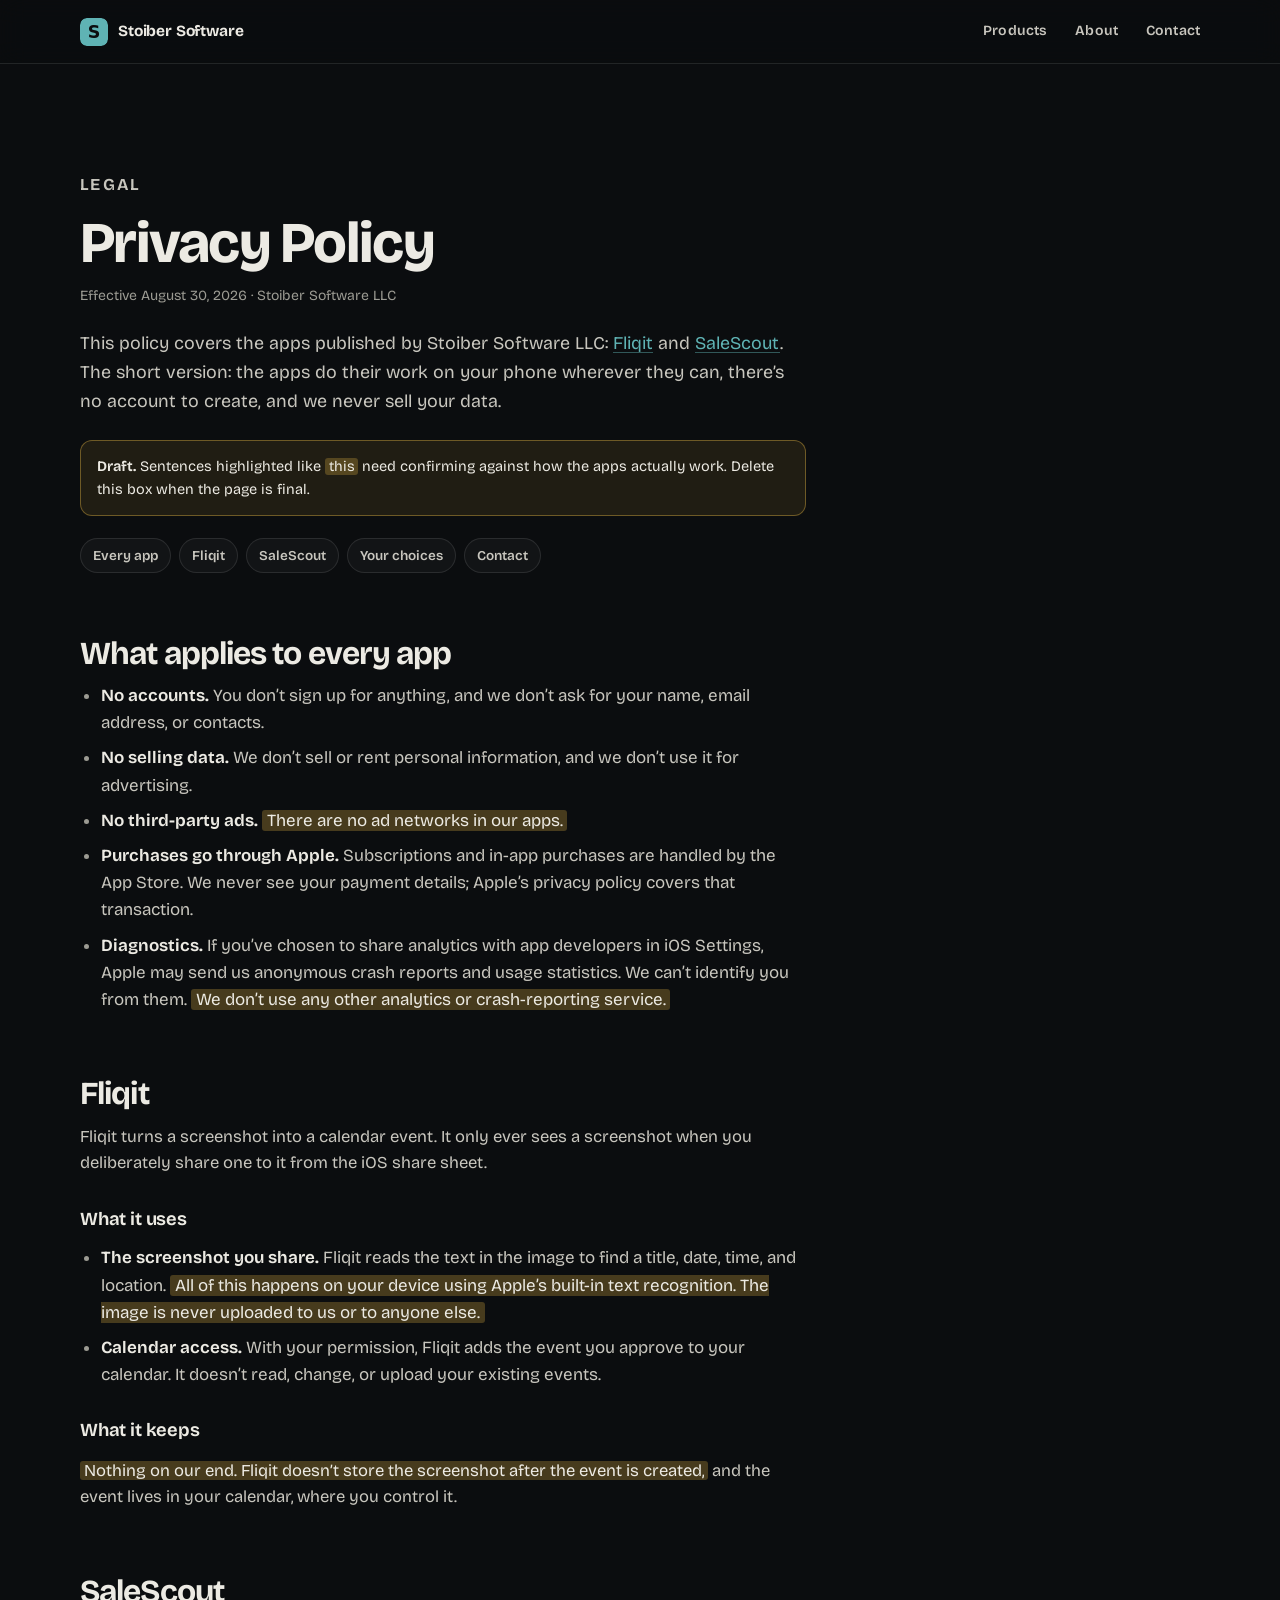
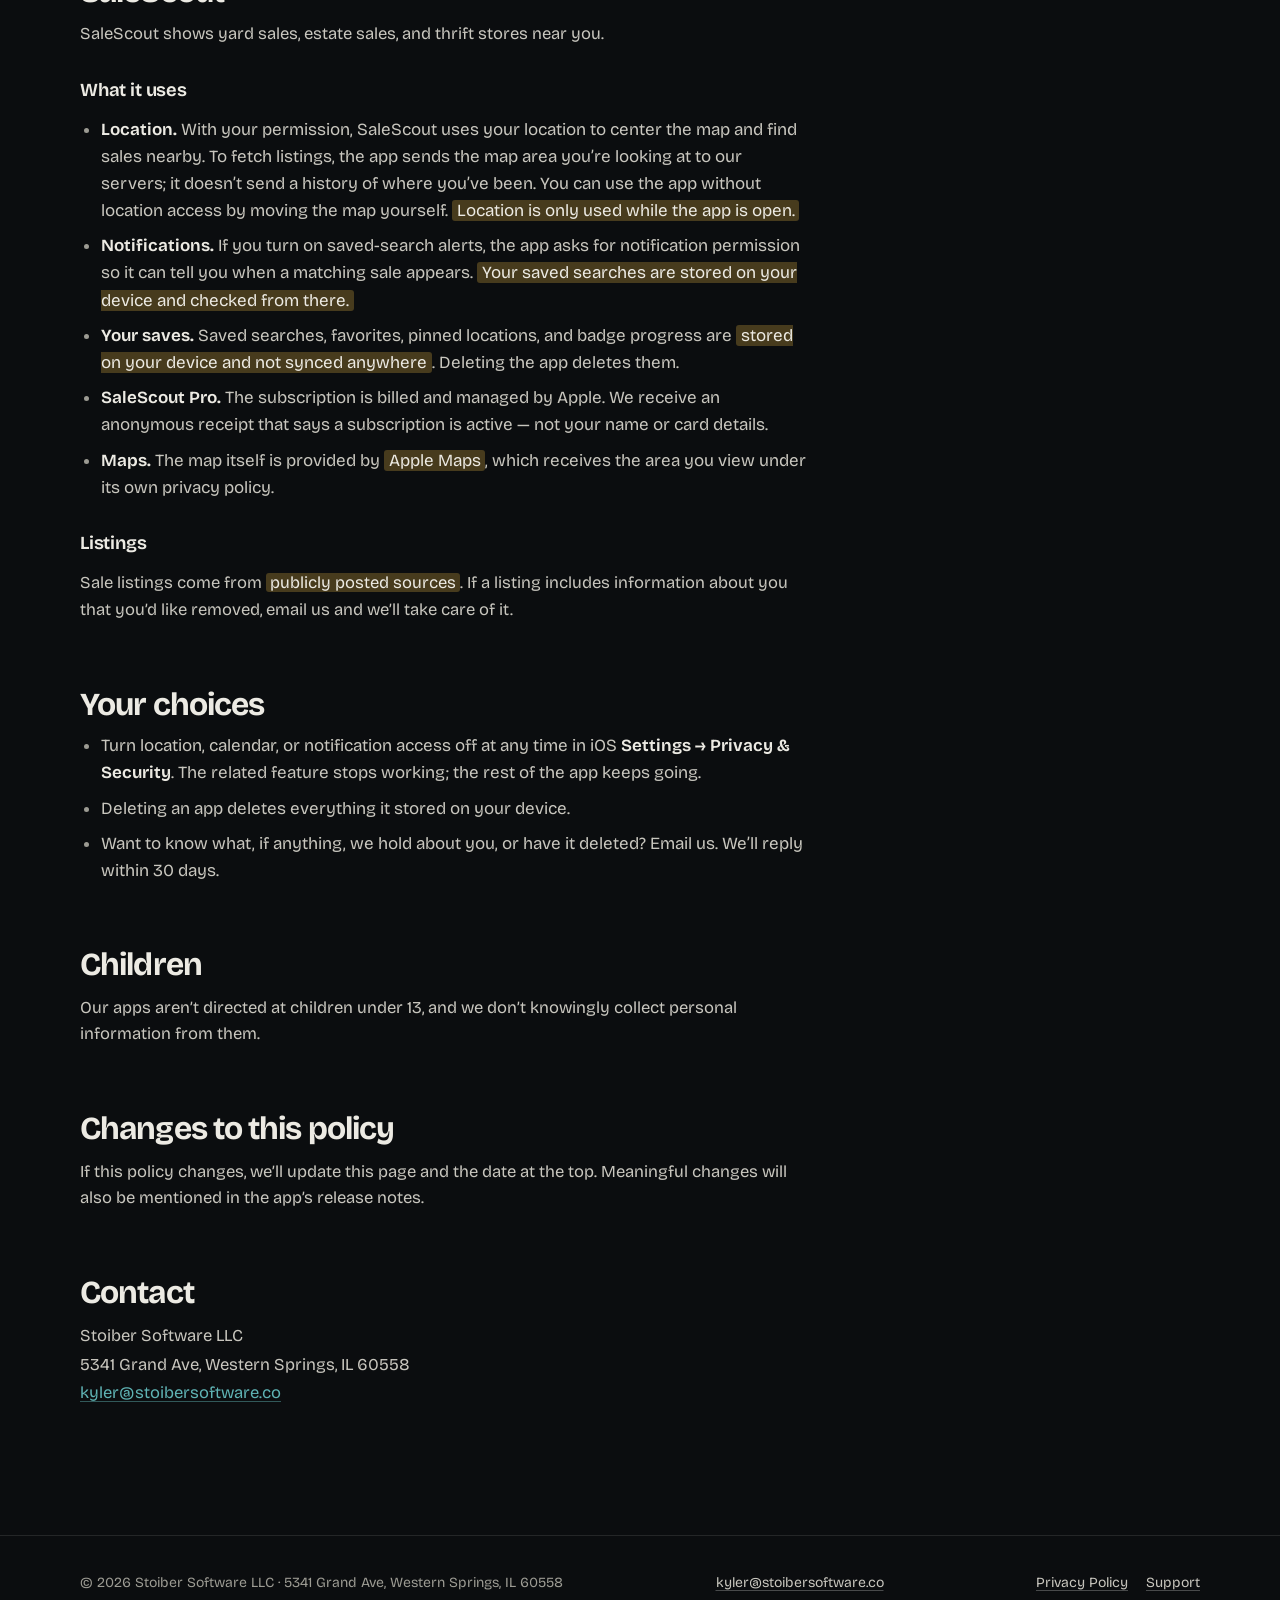
==== commit c25fd8e9: "Fill in contact email, SaleScout link, .co domain; Fliqit marked coming soon - Contact email kyler@s" ====
--- a/privacy.html
+++ b/privacy.html
@@ -7,12 +7,12 @@
   <meta name="description" content="Privacy policy for Fliqit and SaleScout, the iOS apps made by Stoiber Software LLC.">
   <meta name="theme-color" content="#0B0D0F">
   <meta name="color-scheme" content="dark">
-  <link rel="canonical" href="https://stoibersoftware.com/privacy.html">
+  <link rel="canonical" href="https://stoibersoftware.co/privacy.html">
   <meta property="og:type" content="website">
   <meta property="og:site_name" content="Stoiber Software LLC">
   <meta property="og:title" content="Privacy Policy — Stoiber Software LLC">
   <meta property="og:description" content="What Fliqit and SaleScout collect, and what they don’t.">
-  <meta property="og:url" content="https://stoibersoftware.com/privacy.html">
+  <meta property="og:url" content="https://stoibersoftware.co/privacy.html">
   <link rel="icon" href="favicon.svg" type="image/svg+xml">
   <link rel="preconnect" href="https://fonts.googleapis.com">
   <link rel="preconnect" href="https://fonts.gstatic.com" crossorigin>
@@ -108,7 +108,7 @@
         <p>If this policy changes, we’ll update this page and the date at the top. Meaningful changes will also be mentioned in the app’s release notes.</p>
 
         <h2 id="contact">Contact</h2>
-        <p class="contact-block">Stoiber Software LLC<br>5341 Grand Ave, Western Springs, IL&nbsp;60558<br><a href="mailto:[EMAIL_ON_NEW_DOMAIN]">[EMAIL_ON_NEW_DOMAIN]</a></p>
+        <p class="contact-block">Stoiber Software LLC<br>5341 Grand Ave, Western Springs, IL&nbsp;60558<br><a href="mailto:kyler@stoibersoftware.co">kyler@stoibersoftware.co</a></p>
       </div>
     </div>
   </main>
@@ -116,7 +116,7 @@
   <footer class="site-footer">
     <div class="container site-footer__inner">
       <p class="site-footer__legal">© 2026 Stoiber Software LLC · 5341 Grand Ave, Western Springs, IL&nbsp;60558</p>
-      <p class="site-footer__contact"><a href="mailto:[EMAIL_ON_NEW_DOMAIN]">[EMAIL_ON_NEW_DOMAIN]</a></p>
+      <p class="site-footer__contact"><a href="mailto:kyler@stoibersoftware.co">kyler@stoibersoftware.co</a></p>
       <nav class="site-footer__nav" aria-label="Legal">
         <a href="privacy.html" aria-current="page">Privacy Policy</a>
         <a href="support.html">Support</a>
--- a/styles.css
+++ b/styles.css
@@ -171,6 +171,9 @@
   transform: translateY(-1px);
 }
 .btn-ghost:active { transform: scale(0.96); }
+
+.btn--pending { cursor: default; color: var(--text-soft); }
+.btn--pending:hover, .btn--pending:active { transform: none; background: rgba(255, 255, 255, 0.04); border-color: var(--line-strong); }
 
 .text-link { position: relative; font-size: 14px; font-weight: 600; color: var(--text-soft); padding-bottom: 2px; }
 
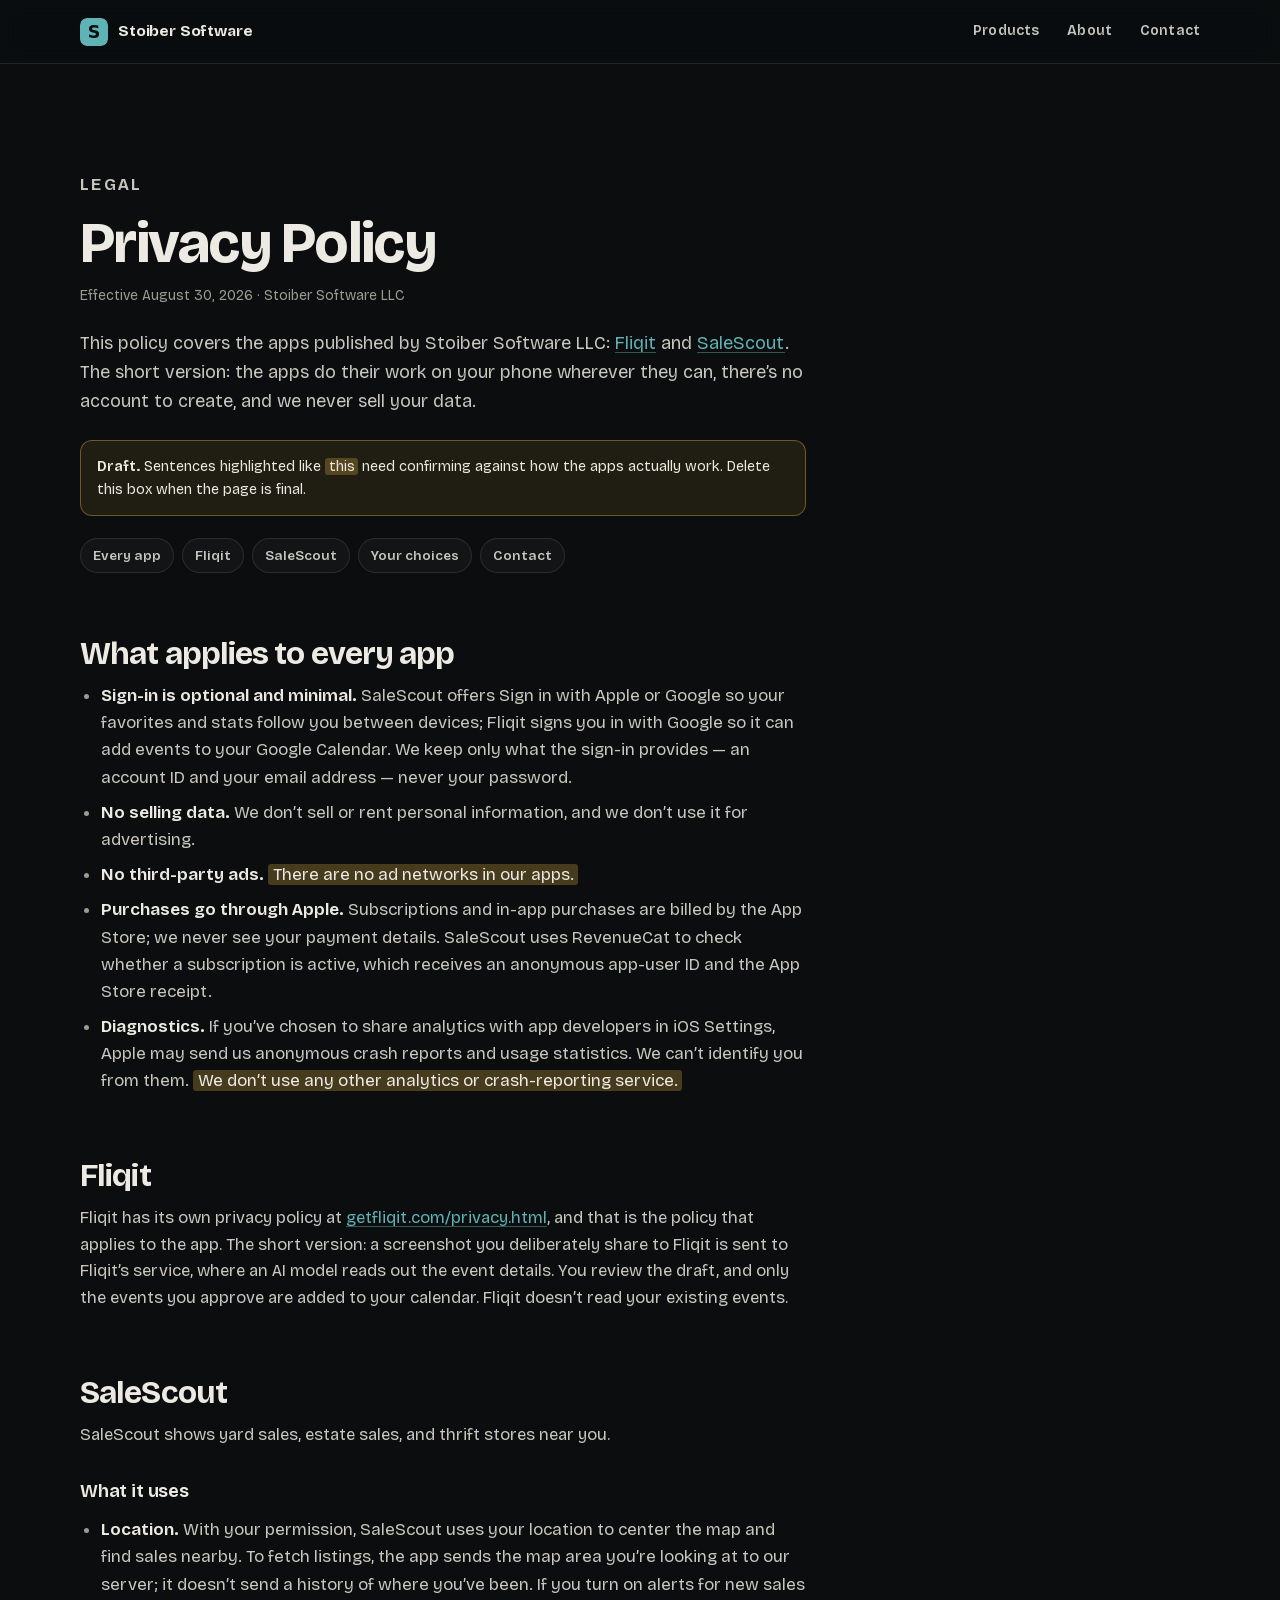
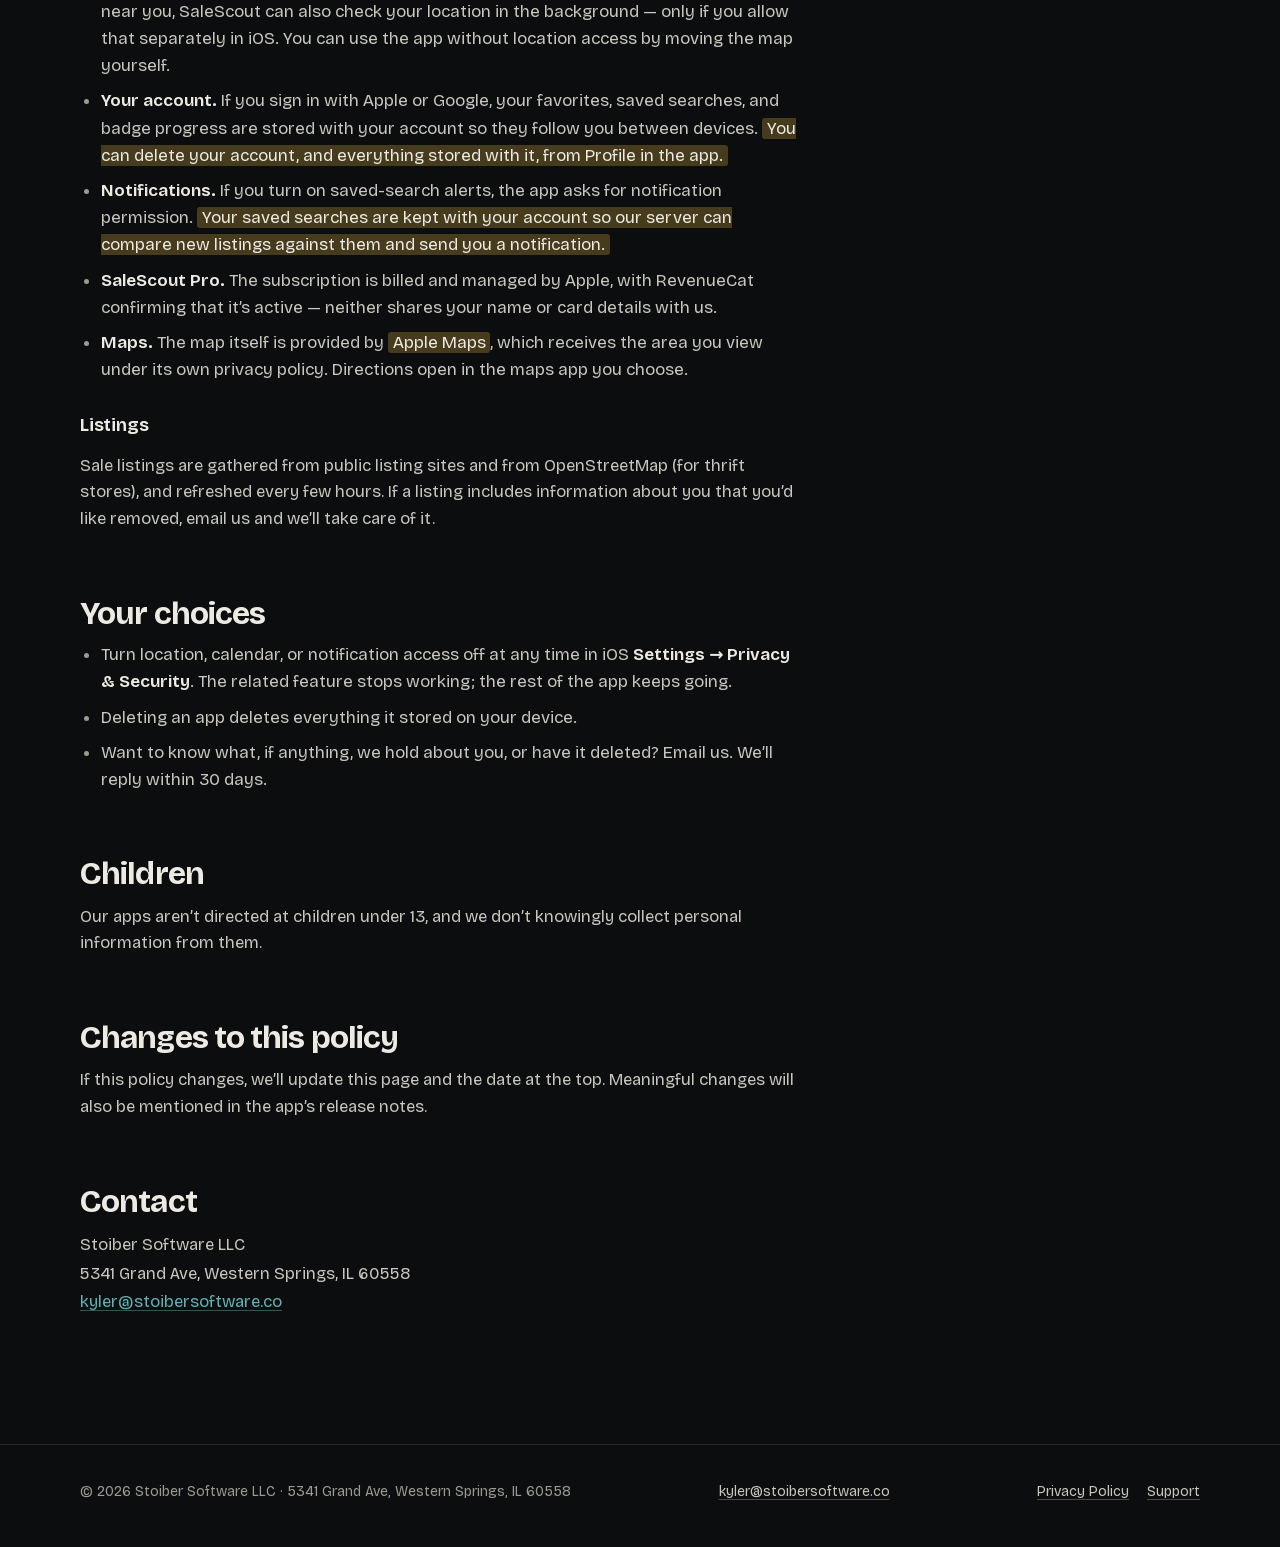
==== commit 6db75398: "Real product showcases, topographic hero, self-hosted font - Products: real app icons and App Store " ====
--- a/privacy.html
+++ b/privacy.html
@@ -14,9 +14,7 @@
   <meta property="og:description" content="What Fliqit and SaleScout collect, and what they don’t.">
   <meta property="og:url" content="https://stoibersoftware.co/privacy.html">
   <link rel="icon" href="favicon.svg" type="image/svg+xml">
-  <link rel="preconnect" href="https://fonts.googleapis.com">
-  <link rel="preconnect" href="https://fonts.gstatic.com" crossorigin>
-  <link href="https://fonts.googleapis.com/css2?family=Bricolage+Grotesque:opsz,wght@12..96,300..800&display=swap" rel="stylesheet">
+  <link rel="preload" href="assets/bricolage-grotesque-latin.woff2" as="font" type="font/woff2" crossorigin>
   <link rel="stylesheet" href="styles.css">
   <script>document.documentElement.classList.add('js')</script>
   <script src="script.js" defer></script>
@@ -64,35 +62,28 @@
 
         <h2 id="general">What applies to every app</h2>
         <ul>
-          <li><strong>No accounts.</strong> You don’t sign up for anything, and we don’t ask for your name, email address, or contacts.</li>
+          <li><strong>Sign-in is optional and minimal.</strong> SaleScout offers Sign in with Apple or Google so your favorites and stats follow you between devices; Fliqit signs you in with Google so it can add events to your Google Calendar. We keep only what the sign-in provides — an account ID and your email address — never your password.</li>
           <li><strong>No selling data.</strong> We don’t sell or rent personal information, and we don’t use it for advertising.</li>
           <li><strong>No third-party ads.</strong> <mark>There are no ad networks in our apps.</mark></li>
-          <li><strong>Purchases go through Apple.</strong> Subscriptions and in-app purchases are handled by the App Store. We never see your payment details; Apple’s privacy policy covers that transaction.</li>
+          <li><strong>Purchases go through Apple.</strong> Subscriptions and in-app purchases are billed by the App Store; we never see your payment details. SaleScout uses RevenueCat to check whether a subscription is active, which receives an anonymous app-user ID and the App Store receipt.</li>
           <li><strong>Diagnostics.</strong> If you’ve chosen to share analytics with app developers in iOS Settings, Apple may send us anonymous crash reports and usage statistics. We can’t identify you from them. <mark>We don’t use any other analytics or crash-reporting service.</mark></li>
         </ul>
 
         <h2 id="fliqit">Fliqit</h2>
-        <p>Fliqit turns a screenshot into a calendar event. It only ever sees a screenshot when you deliberately share one to it from the iOS share sheet.</p>
-        <h3>What it uses</h3>
-        <ul>
-          <li><strong>The screenshot you share.</strong> Fliqit reads the text in the image to find a title, date, time, and location. <mark>All of this happens on your device using Apple’s built-in text recognition. The image is never uploaded to us or to anyone else.</mark></li>
-          <li><strong>Calendar access.</strong> With your permission, Fliqit adds the event you approve to your calendar. It doesn’t read, change, or upload your existing events.</li>
-        </ul>
-        <h3>What it keeps</h3>
-        <p><mark>Nothing on our end. Fliqit doesn’t store the screenshot after the event is created,</mark> and the event lives in your calendar, where you control it.</p>
+        <p>Fliqit has its own privacy policy at <a href="https://getfliqit.com/privacy.html">getfliqit.com/privacy.html</a>, and that is the policy that applies to the app. The short version: a screenshot you deliberately share to Fliqit is sent to Fliqit’s service, where an AI model reads out the event details. You review the draft, and only the events you approve are added to your calendar. Fliqit doesn’t read your existing events.</p>
 
         <h2 id="salescout">SaleScout</h2>
         <p>SaleScout shows yard sales, estate sales, and thrift stores near you.</p>
         <h3>What it uses</h3>
         <ul>
-          <li><strong>Location.</strong> With your permission, SaleScout uses your location to center the map and find sales nearby. To fetch listings, the app sends the map area you’re looking at to our servers; it doesn’t send a history of where you’ve been. You can use the app without location access by moving the map yourself. <mark>Location is only used while the app is open.</mark></li>
-          <li><strong>Notifications.</strong> If you turn on saved-search alerts, the app asks for notification permission so it can tell you when a matching sale appears. <mark>Your saved searches are stored on your device and checked from there.</mark></li>
-          <li><strong>Your saves.</strong> Saved searches, favorites, pinned locations, and badge progress are <mark>stored on your device and not synced anywhere</mark>. Deleting the app deletes them.</li>
-          <li><strong>SaleScout Pro.</strong> The subscription is billed and managed by Apple. We receive an anonymous receipt that says a subscription is active — not your name or card details.</li>
-          <li><strong>Maps.</strong> The map itself is provided by <mark>Apple Maps</mark>, which receives the area you view under its own privacy policy.</li>
+          <li><strong>Location.</strong> With your permission, SaleScout uses your location to center the map and find sales nearby. To fetch listings, the app sends the map area you’re looking at to our server; it doesn’t send a history of where you’ve been. If you turn on alerts for new sales near you, SaleScout can also check your location in the background — only if you allow that separately in iOS. You can use the app without location access by moving the map yourself.</li>
+          <li><strong>Your account.</strong> If you sign in with Apple or Google, your favorites, saved searches, and badge progress are stored with your account so they follow you between devices. <mark>You can delete your account, and everything stored with it, from Profile in the app.</mark></li>
+          <li><strong>Notifications.</strong> If you turn on saved-search alerts, the app asks for notification permission. <mark>Your saved searches are kept with your account so our server can compare new listings against them and send you a notification.</mark></li>
+          <li><strong>SaleScout Pro.</strong> The subscription is billed and managed by Apple, with RevenueCat confirming that it’s active — neither shares your name or card details with us.</li>
+          <li><strong>Maps.</strong> The map itself is provided by <mark>Apple Maps</mark>, which receives the area you view under its own privacy policy. Directions open in the maps app you choose.</li>
         </ul>
         <h3>Listings</h3>
-        <p>Sale listings come from <mark>publicly posted sources</mark>. If a listing includes information about you that you’d like removed, email us and we’ll take care of it.</p>
+        <p>Sale listings are gathered from public listing sites and from OpenStreetMap (for thrift stores), and refreshed every few hours. If a listing includes information about you that you’d like removed, email us and we’ll take care of it.</p>
 
         <h2 id="choices">Your choices</h2>
         <ul>
--- a/styles.css
+++ b/styles.css
@@ -2,6 +2,16 @@
    Stoiber Software LLC — styles.css
    Dark only. Motion uses transforms + opacity. Reduced motion honoured.
    ========================================================================== */
+
+/* ---------- Font (self-hosted; Bricolage Grotesque, SIL Open Font License) ---------- */
+@font-face {
+  font-family: "Bricolage Grotesque";
+  font-style: normal;
+  font-weight: 300 800;
+  font-display: swap;
+  src: url("assets/bricolage-grotesque-latin.woff2") format("woff2");
+  unicode-range: U+0000-00FF, U+0131, U+0152-0153, U+02BB-02BC, U+02C6, U+02DA, U+02DC, U+0304, U+0308, U+0329, U+2000-206F, U+20AC, U+2122, U+2191, U+2193, U+2212, U+2215, U+FEFF, U+FFFD;
+}
 
 /* ---------- Tokens ---------- */
 :root {
@@ -180,23 +190,20 @@
 /* ---------- Hero ---------- */
 .hero {
   position: relative; isolation: isolate; overflow: hidden;
+  background: var(--bg);
+  border-bottom: 1px solid var(--line);
   display: grid; align-items: center;
   min-height: min(calc(100vh - var(--header-h)), 860px);
   min-height: min(calc(100svh - var(--header-h)), 860px);
   padding: clamp(64px, 11vh, 128px) 0 clamp(48px, 7vh, 80px);
 }
-.hero::before { /* soft teal glow */
-  content: ""; position: absolute; z-index: -1; pointer-events: none;
-  left: 50%; top: -12%; width: min(130vw, 1200px); height: 75%;
-  transform: translateX(-50%);
-  background: radial-gradient(ellipse at center, rgba(95, 179, 180, 0.20) 0%, rgba(95, 179, 180, 0.07) 38%, rgba(95, 179, 180, 0) 70%);
-}
-.hero::after { /* grain */
+.hero::after { /* static teal hairlines: shown without JS or with reduced motion */
   content: ""; position: absolute; z-index: -1; inset: 0; pointer-events: none;
-  background-image: url("data:image/svg+xml,%3Csvg xmlns='http://www.w3.org/2000/svg' width='220' height='220'%3E%3Cfilter id='g'%3E%3CfeTurbulence type='fractalNoise' baseFrequency='0.85' numOctaves='2' stitchTiles='stitch'/%3E%3CfeColorMatrix values='0 0 0 0 1 0 0 0 0 1 0 0 0 0 1 0 0 0 0.7 0'/%3E%3C/filter%3E%3Crect width='100%25' height='100%25' filter='url(%23g)'/%3E%3C/svg%3E");
-  background-size: 220px 220px;
-  opacity: 0.06;
-}
+  background-image: repeating-linear-gradient(rgba(95, 179, 180, 0.13) 0 1px, transparent 1px 54px);
+  background-position: 0 27px;
+}
+.hero.has-field::after { display: none; }
+.hero-field { position: absolute; z-index: -1; inset: 0; pointer-events: none; }
 
 .hero-title {
   font-size: clamp(2.2rem, 10.6vw, 6rem);
@@ -228,27 +235,18 @@
   font-size: clamp(1.1rem, 1.6vw, 1.3rem); line-height: 1.5; color: var(--text-soft);
 }
 .hero-actions { display: flex; flex-wrap: wrap; gap: 12px; margin-top: 28px; }
-.hero-facts {
-  display: flex; flex-wrap: wrap; gap: 10px 22px; margin-top: clamp(36px, 6vh, 56px);
-  font-size: 14px; font-weight: 500; color: var(--muted);
-}
-.hero-facts li { display: flex; align-items: center; gap: 9px; }
-.hero-facts li::before {
-  content: ""; flex: none; width: 5px; height: 5px; border-radius: 50%; background: var(--accent);
-}
 
 /* Hero: JS-gated entrance states (with a CSS fallback if script.js never runs) */
 .js .hero-title__text { opacity: 0; }
 .js .hero.is-typing .hero-title__text,
 .js .hero.is-typed .hero-title__text { opacity: 1; }
-.js .hero-cycle, .js .hero-tagline, .js .hero-actions, .js .hero-facts {
+.js .hero-cycle, .js .hero-tagline, .js .hero-actions {
   opacity: 0; transform: translateY(10px);
   transition: opacity 0.8s var(--ease-out), transform 0.8s var(--ease-out);
 }
 .js .hero.is-typed .hero-cycle, .js .hero.is-typed .hero-tagline,
-.js .hero.is-typed .hero-actions, .js .hero.is-typed .hero-facts { opacity: 1; transform: none; }
+.js .hero.is-typed .hero-actions { opacity: 1; transform: none; }
 .js .hero.is-typed .hero-actions { transition-delay: 0.12s; }
-.js .hero.is-typed .hero-facts { transition-delay: 0.24s; }
 
 /* ---------- Scroll reveals ---------- */
 .js .reveal {
@@ -258,11 +256,11 @@
 .js .reveal.is-in { opacity: 1; transform: none; }
 
 /* If the inline "js" class was added but script.js failed to load, show everything after 3.5s. */
-.js .reveal, .js .hero-title__text, .js .hero-cycle, .js .hero-tagline, .js .hero-actions, .js .hero-facts {
+.js .reveal, .js .hero-title__text, .js .hero-cycle, .js .hero-tagline, .js .hero-actions {
   animation: js-fallback 1ms linear 3.5s forwards;
 }
 .js-ready .reveal, .js-ready .hero-title__text, .js-ready .hero-cycle,
-.js-ready .hero-tagline, .js-ready .hero-actions, .js-ready .hero-facts { animation: none; }
+.js-ready .hero-tagline, .js-ready .hero-actions { animation: none; }
 @keyframes js-fallback { to { opacity: 1; transform: none; } }
 
 /* ---------- Sections ---------- */
@@ -283,268 +281,85 @@
   font-size: clamp(1.05rem, 1.4vw, 1.2rem); color: var(--text-soft);
 }
 
-/* ---------- Product cards ---------- */
-.products-grid { display: grid; grid-template-columns: 1fr; gap: 22px; }
-@media (min-width: 900px) { .products-grid { grid-template-columns: 1fr 1fr; gap: 28px; } }
-
-.card {
-  position: relative; height: 100%;
-  display: flex; flex-direction: column;
-  padding: clamp(22px, 3vw, 32px);
-  background: var(--surface); border: 1px solid var(--line); border-radius: var(--radius);
-  overflow: hidden;
-  box-shadow: inset 0 1px 0 rgba(255, 255, 255, 0.04), 0 24px 60px -36px rgba(0, 0, 0, 0.8);
-  transform: perspective(1100px) rotateX(var(--rx, 0deg)) rotateY(var(--ry, 0deg));
+/* ---------- Product showcases ---------- */
+.showcase {
+  display: grid; gap: 36px; align-items: center;
+  padding: clamp(40px, 6vw, 72px) 0;
+  border-top: 1px solid var(--line);
+}
+.showcase:last-child { padding-bottom: 0; }
+@media (min-width: 900px) {
+  .showcase { grid-template-columns: minmax(0, 5fr) minmax(0, 7fr); gap: clamp(40px, 5vw, 72px); }
+  .showcase--reverse .showcase__text { order: 2; }
+}
+.showcase__head { display: flex; align-items: center; gap: 16px; }
+.app-icon {
+  flex: none; width: 64px; height: 64px; border-radius: 22.5%; overflow: hidden; background: var(--surface);
+  box-shadow: 0 10px 24px -12px rgba(0, 0, 0, 0.9), 0 0 0 1px rgba(255, 255, 255, 0.08);
+}
+.app-icon img { display: block; width: 100%; height: 100%; }
+.showcase__title { font-size: 1.6rem; font-weight: 700; letter-spacing: -0.02em; line-height: 1.1; }
+.card-meta { margin-top: 4px; font-size: 13.5px; color: var(--muted); }
+.showcase__tagline {
+  margin-top: 22px;
+  font-size: clamp(1.35rem, 2.2vw, 1.75rem); font-weight: 650; letter-spacing: -0.02em; line-height: 1.2;
+}
+.showcase__desc { margin-top: 14px; max-width: 52ch; font-size: 16.5px; color: var(--text-soft); }
+.feature-list { margin-top: 22px; border-top: 1px solid var(--line); }
+.feature-list li {
+  display: flex; gap: 12px; padding: 10px 0; border-bottom: 1px solid var(--line);
+  font-size: 15.5px; line-height: 1.5; color: var(--text-soft);
+}
+.feature-list li::before { content: ""; flex: none; width: 7px; height: 7px; margin-top: 0.6em; border-radius: 50%; background: var(--accent); }
+.feature-list strong { color: var(--text); font-weight: 600; }
+.card-note { margin-top: 14px; font-size: 14px; color: var(--muted); }
+.card-note a { color: var(--text-soft); text-decoration: underline; text-underline-offset: 3px; text-decoration-color: rgba(95, 179, 180, 0.45); }
+.card-note a:hover { color: var(--text); text-decoration-color: var(--accent); }
+.showcase__actions { display: flex; flex-wrap: wrap; align-items: center; gap: 14px 22px; margin-top: 24px; }
+.store-badge { display: inline-block; border-radius: 8px; transition: transform 0.22s var(--ease-out); }
+.store-badge img { display: block; height: 44px; width: auto; }
+.store-badge:hover { transform: translateY(-1px); }
+.store-badge:active { transform: scale(0.97); }
+.card-links { display: inline-flex; gap: 20px; }
+
+/* Screenshots: a three-up fan on desktop, a swipeable strip on phones */
+.showcase__shots { display: grid; grid-template-columns: repeat(3, minmax(0, 1fr)); gap: clamp(12px, 1.6vw, 20px); align-items: end; }
+.shot-wrap:nth-child(2) { margin-bottom: clamp(20px, 3vw, 40px); }
+.shot {
+  position: relative; margin: 0; aspect-ratio: 560 / 1212;
+  border-radius: clamp(14px, 2vw, 22px); overflow: hidden;
+  background: var(--surface); border: 1px solid var(--line-strong);
+  box-shadow: 0 30px 60px -30px rgba(0, 0, 0, 0.85);
+  transform: perspective(900px) rotateX(var(--rx, 0deg)) rotateY(var(--ry, 0deg));
   transition: transform 0.55s var(--ease-out), border-color 0.35s, box-shadow 0.35s;
 }
-.card.is-hover {
+.shot.is-hover {
   transition-duration: 0.14s, 0.35s, 0.35s;
-  border-color: rgba(95, 179, 180, 0.32);
-  box-shadow: inset 0 1px 0 rgba(255, 255, 255, 0.05), 0 34px 70px -34px rgba(0, 0, 0, 0.85), 0 0 0 1px rgba(95, 179, 180, 0.08);
-}
-.card > * { position: relative; z-index: 1; }
-.card > .card-glow {
-  position: absolute; z-index: 0; left: 0; top: 0;
-  width: 28rem; height: 28rem; margin: -14rem 0 0 -14rem; border-radius: 50%;
-  background: radial-gradient(circle, rgba(95, 179, 180, 0.20) 0%, rgba(95, 179, 180, 0.06) 40%, rgba(95, 179, 180, 0) 65%);
+  border-color: rgba(95, 179, 180, 0.45);
+  box-shadow: 0 40px 70px -30px rgba(0, 0, 0, 0.9), 0 0 0 1px rgba(95, 179, 180, 0.15);
+}
+.shot img { position: relative; z-index: 1; display: block; width: 100%; height: 100%; object-fit: cover; }
+.shot > .card-glow {
+  position: absolute; z-index: 2; left: 0; top: 0;
+  width: 22rem; height: 22rem; margin: -11rem 0 0 -11rem; border-radius: 50%;
+  background: radial-gradient(circle, rgba(95, 179, 180, 0.22) 0%, rgba(95, 179, 180, 0.06) 40%, rgba(95, 179, 180, 0) 65%);
   opacity: 0; transform: translate(var(--gx, 50%), var(--gy, 50%));
-  transition: opacity 0.4s; pointer-events: none;
-}
-.card.is-hover .card-glow { opacity: 1; }
+  transition: opacity 0.4s; pointer-events: none; mix-blend-mode: screen;
+}
+.shot.is-hover .card-glow { opacity: 1; }
 @media (hover: none) {
-  .card:active { transform: scale(0.985); transition-duration: 0.1s; }
-}
-
-.card-head { display: flex; align-items: center; gap: 16px; }
-.app-icon {
-  flex: none; width: 56px; height: 56px; border-radius: 14px; overflow: hidden;
-  box-shadow: 0 10px 22px -12px rgba(0, 0, 0, 0.9), 0 0 0 1px rgba(255, 255, 255, 0.06);
-}
-.app-icon svg, .app-icon img { width: 100%; height: 100%; }
-.card-title { font-size: 1.5rem; font-weight: 700; letter-spacing: -0.02em; line-height: 1.1; }
-.card-meta { margin-top: 4px; font-size: 13.5px; color: var(--muted); }
-.card-tagline {
-  margin-top: 20px;
-  font-size: clamp(1.15rem, 1.6vw, 1.3rem); font-weight: 600; letter-spacing: -0.015em; line-height: 1.3;
-}
-.card-desc { margin-top: 18px; font-size: 16px; color: var(--text-soft); }
-.card-note { margin-top: 12px; font-size: 14px; color: var(--muted); }
-
-.chips { display: flex; flex-wrap: wrap; gap: 8px; margin-top: 18px; }
-.chips li {
-  padding: 6px 11px; border-radius: 999px;
-  border: 1px solid var(--line); background: rgba(255, 255, 255, 0.03);
-  font-size: 13px; font-weight: 500; color: var(--text-soft);
-}
-
-.card-actions {
-  display: flex; flex-wrap: wrap; align-items: center; gap: 12px 20px;
-  margin-top: auto; padding-top: 26px;
-}
-.card-links { display: inline-flex; gap: 20px; }
-.svg-defs { position: absolute; width: 0; height: 0; overflow: hidden; }
-
-/* ---------- Demos (shared) ---------- */
-.demo {
-  position: relative; margin-top: 22px;
-  aspect-ratio: 16 / 10; border-radius: var(--radius-sm);
-  border: 1px solid var(--line); background: #0E1113; overflow: hidden;
-  container-type: inline-size;
-}
-.demo-stage {
-  position: absolute; inset: 0; line-height: 1.25;
-  font-size: 11px;
-  font-size: clamp(9.5px, 3.6cqw, 15px);
-}
-.demo.is-paused * { animation-play-state: paused !important; }
-
-/* ---------- Fliqit demo (9s loop) ---------- */
-.fq-bubble {
-  position: absolute; left: 6%; top: 10%; max-width: 58%;
-  padding: 0.55em 0.85em; border-radius: 1.1em; border-bottom-left-radius: 0.3em;
-  background: #2A3136; color: var(--text); font-weight: 500;
-  opacity: 0; animation: fq-bubble 9s var(--ease-out) infinite;
-}
-.fq-flash {
-  position: absolute; inset: 0; background: #fff; opacity: 0; pointer-events: none;
-  animation: fq-flash 9s linear infinite;
-}
-.fq-share {
-  position: absolute; left: 9%; top: 48%;
-  display: grid; place-items: center; width: 2.5em; height: 2.5em; border-radius: 50%;
-  background: rgba(95, 179, 180, 0.14); color: var(--accent); font-size: 1.05em;
-  opacity: 0; animation: fq-share 9s var(--ease-out) infinite;
-}
-.fq-share svg { width: 1.2em; height: 1.2em; }
-.fq-event {
-  position: absolute; right: 6%; bottom: 9%; width: 50%;
-  padding: 0.75em 0.9em 0.7em; border-radius: 0.8em;
-  background: var(--surface-2); border: 1px solid var(--line-strong);
-  box-shadow: 0 1em 2em -1em rgba(0, 0, 0, 0.8);
-  opacity: 0; animation: fq-event 9s var(--ease-out) infinite;
-}
-.fq-row { display: block; }
-.fq-row + .fq-row { margin-top: 0.4em; }
-.fq-label {
-  display: block; font-size: 0.62em; font-weight: 650; letter-spacing: 0.12em; text-transform: uppercase; color: var(--muted);
-}
-.fq-value { position: relative; display: block; height: 1.3em; font-size: 0.95em; font-weight: 600; color: var(--text); }
-.fq-skel {
-  position: absolute; left: 0; top: 0.3em; height: 0.7em; width: 62%; border-radius: 0.35em;
-  background: rgba(255, 255, 255, 0.10);
-}
-.fq-row--2 .fq-skel { width: 50%; }
-.fq-row--3 .fq-skel { width: 40%; }
-.fq-text { position: absolute; left: 0; top: 0; white-space: nowrap; opacity: 0; }
-.fq-row--1 .fq-skel { animation: fq-skel-1 9s linear infinite; }
-.fq-row--1 .fq-text { animation: fq-text-1 9s var(--ease-out) infinite; }
-.fq-row--2 .fq-skel { animation: fq-skel-2 9s linear infinite; }
-.fq-row--2 .fq-text { animation: fq-text-2 9s var(--ease-out) infinite; }
-.fq-row--3 .fq-skel { animation: fq-skel-3 9s linear infinite; }
-.fq-row--3 .fq-text { animation: fq-text-3 9s var(--ease-out) infinite; }
-.fq-done {
-  display: flex; align-items: center; gap: 0.5em;
-  margin-top: 0.6em; padding-top: 0.5em; border-top: 1px solid var(--line);
-  font-size: 0.78em; font-weight: 600; color: var(--accent);
-  opacity: 0; transform-origin: left center;
-  animation: fq-done 9s var(--ease-spring) infinite;
-}
-.fq-check {
-  flex: none; display: grid; place-items: center; width: 1.5em; height: 1.5em; border-radius: 50%;
-  background: var(--accent); color: var(--bg);
-}
-.fq-check svg { width: 0.9em; height: 0.9em; }
-
-@keyframes fq-bubble {
-  0%        { opacity: 0; transform: translateY(0.6em); }
-  6%, 42%   { opacity: 1; transform: none; }
-  48%, 88%  { opacity: 0.4; transform: none; }
-  93%, 100% { opacity: 0; transform: none; }
-}
-@keyframes fq-flash {
-  0%, 13% { opacity: 0; }
-  14.5%   { opacity: 0.55; }
-  18%, 100% { opacity: 0; }
-}
-@keyframes fq-share {
-  0%, 19%   { opacity: 0; transform: scale(0.7); }
-  23%       { opacity: 1; transform: scale(1); }
-  27%       { opacity: 1; transform: scale(1.18); }
-  31%       { opacity: 1; transform: scale(1); }
-  35%       { opacity: 1; transform: scale(1.18); }
-  39%, 42%  { opacity: 1; transform: scale(1); }
-  48%, 88%  { opacity: 0.4; transform: scale(1); }
-  93%, 100% { opacity: 0; transform: scale(1); }
-}
-@keyframes fq-event {
-  0%, 42%   { opacity: 0; transform: translateY(0.8em) scale(0.96); }
-  48%, 88%  { opacity: 1; transform: none; }
-  93%, 100% { opacity: 0; transform: none; }
-}
-@keyframes fq-skel-1 { 0%, 50% { opacity: 1; } 54%, 100% { opacity: 0; } }
-@keyframes fq-text-1 { 0%, 50% { opacity: 0; transform: translateY(0.25em); } 55%, 100% { opacity: 1; transform: none; } }
-@keyframes fq-skel-2 { 0%, 57% { opacity: 1; } 61%, 100% { opacity: 0; } }
-@keyframes fq-text-2 { 0%, 57% { opacity: 0; transform: translateY(0.25em); } 62%, 100% { opacity: 1; transform: none; } }
-@keyframes fq-skel-3 { 0%, 64% { opacity: 1; } 68%, 100% { opacity: 0; } }
-@keyframes fq-text-3 { 0%, 64% { opacity: 0; transform: translateY(0.25em); } 69%, 100% { opacity: 1; transform: none; } }
-@keyframes fq-done {
-  0%, 72%   { opacity: 0; transform: scale(0.6); }
-  76%       { opacity: 1; transform: scale(1.08); }
-  79%, 88%  { opacity: 1; transform: scale(1); }
-  93%, 100% { opacity: 0; transform: scale(1); }
-}
-
-/* ---------- SaleScout demo (10s loop) ---------- */
-.ss-map {
-  background-color: #0F1517;
-  background-image:
-    linear-gradient(rgba(255, 255, 255, 0.055), rgba(255, 255, 255, 0.055)),
-    linear-gradient(rgba(255, 255, 255, 0.09), rgba(255, 255, 255, 0.09)),
-    linear-gradient(rgba(255, 255, 255, 0.055), rgba(255, 255, 255, 0.055)),
-    linear-gradient(90deg, rgba(255, 255, 255, 0.055), rgba(255, 255, 255, 0.055)),
-    linear-gradient(90deg, rgba(255, 255, 255, 0.09), rgba(255, 255, 255, 0.09)),
-    linear-gradient(90deg, rgba(255, 255, 255, 0.055), rgba(255, 255, 255, 0.055));
-  background-repeat: no-repeat;
-  background-size: 100% 1px, 100% 2px, 100% 1px, 1px 100%, 2px 100%, 1px 100%;
-  background-position: 0 22%, 0 56%, 0 84%, 14% 0, 47% 0, 78% 0;
-}
-.ss-park {
-  position: absolute; left: 6%; top: 62%; width: 30%; height: 26%; border-radius: 0.6em;
-  background: rgba(95, 179, 180, 0.07); border: 1px solid rgba(95, 179, 180, 0.14);
-}
-.ss-anchor { position: absolute; width: 0; height: 0; }
-.ss-anchor--1 { left: 26%; top: 28%; }
-.ss-anchor--2 { left: 36%; top: 44%; }
-.ss-anchor--3 { left: 20%; top: 46%; }
-.ss-anchor--4 { left: 68%; top: 30%; }
-.ss-anchor--5 { left: 84%; top: 82%; }
-.ss-pin {
-  position: absolute; left: -0.8em; bottom: 0; width: 1.6em; height: 2em;
-  transform-origin: 50% 100%; opacity: 0;
-}
-.ss-pin svg { width: 100%; height: 100%; }
-.ss-pin--1 { animation: ss-p1 10s var(--ease-out) infinite; }
-.ss-pin--2 { animation: ss-p2 10s var(--ease-out) infinite; }
-.ss-pin--3 { animation: ss-p3 10s var(--ease-out) infinite; }
-.ss-pin--4 { animation: ss-p4 10s var(--ease-out) infinite; }
-.ss-pin--5 { animation: ss-p5 10s var(--ease-out) infinite; }
-.ss-cluster {
-  position: absolute; left: 28%; top: 40%;
-  width: 2.2em; height: 2.2em; margin: -1.1em 0 0 -1.1em;
-  display: grid; place-items: center; border-radius: 50%;
-  background: var(--accent); color: var(--bg); font-weight: 750;
-  box-shadow: 0 0 0 0.35em rgba(95, 179, 180, 0.22);
-  opacity: 0; animation: ss-cluster 10s var(--ease-spring) infinite;
-}
-.ss-card {
-  position: absolute; left: 44%; top: 36%; width: 47%;
-  padding: 0.7em 0.8em; border-radius: 0.7em;
-  background: var(--surface-2); border: 1px solid var(--line-strong);
-  box-shadow: 0 1em 2em -1em rgba(0, 0, 0, 0.8);
-  opacity: 0; transform-origin: 55% 0;
-  animation: ss-card 10s var(--ease-out) infinite;
-}
-.ss-card strong { display: block; font-size: 0.95em; font-weight: 700; color: var(--text); }
-.ss-card span { display: block; margin-top: 0.2em; font-size: 0.75em; color: var(--text-soft); }
-.ss-card em { display: block; margin-top: 0.35em; font-size: 0.7em; font-style: normal; color: var(--accent); }
-
-@keyframes ss-p1 {
-  0%, 3%    { opacity: 0; transform: translateY(-1.6em) scale(0.9); animation-timing-function: cubic-bezier(0.34, 1.4, 0.64, 1); }
-  9%, 28%   { opacity: 1; transform: none; }
-  36%, 100% { opacity: 0; transform: translate(0.6em, 2.2em) scale(0.35); }
-}
-@keyframes ss-p2 {
-  0%, 6%    { opacity: 0; transform: translateY(-1.6em) scale(0.9); animation-timing-function: cubic-bezier(0.34, 1.4, 0.64, 1); }
-  12%, 28%  { opacity: 1; transform: none; }
-  36%, 100% { opacity: 0; transform: translate(-2.3em, -0.7em) scale(0.35); }
-}
-@keyframes ss-p3 {
-  0%, 9%    { opacity: 0; transform: translateY(-1.6em) scale(0.9); animation-timing-function: cubic-bezier(0.34, 1.4, 0.64, 1); }
-  15%, 28%  { opacity: 1; transform: none; }
-  36%, 100% { opacity: 0; transform: translate(2.3em, -1.1em) scale(0.35); }
-}
-@keyframes ss-p4 {
-  0%, 12%   { opacity: 0; transform: translateY(-1.6em) scale(0.9); animation-timing-function: cubic-bezier(0.34, 1.4, 0.64, 1); }
-  18%, 46%  { opacity: 1; transform: none; }
-  50%       { opacity: 1; transform: scale(1.3); }
-  54%, 88%  { opacity: 1; transform: scale(1.15); }
-  94%, 100% { opacity: 0; transform: scale(1.15); }
-}
-@keyframes ss-p5 {
-  0%, 15%   { opacity: 0; transform: translateY(-1.6em) scale(0.9); animation-timing-function: cubic-bezier(0.34, 1.4, 0.64, 1); }
-  21%, 88%  { opacity: 1; transform: none; }
-  94%, 100% { opacity: 0; transform: none; }
-}
-@keyframes ss-cluster {
-  0%, 33%   { opacity: 0; transform: scale(0.4); }
-  39%       { opacity: 1; transform: scale(1.12); }
-  43%, 88%  { opacity: 1; transform: scale(1); }
-  94%, 100% { opacity: 0; transform: scale(0.9); }
-}
-@keyframes ss-card {
-  0%, 50%   { opacity: 0; transform: translateY(0.6em) scale(0.96); }
-  56%, 88%  { opacity: 1; transform: none; }
-  94%, 100% { opacity: 0; transform: translateY(0.3em) scale(0.98); }
+  .shot:active { transform: scale(0.985); transition-duration: 0.1s; }
+}
+@media (max-width: 899px) {
+  .showcase__shots {
+    display: flex; align-items: stretch; gap: 14px;
+    overflow-x: auto; scroll-snap-type: x mandatory; -webkit-overflow-scrolling: touch;
+    padding: 6px var(--gutter) 18px; margin: 0 calc(-1 * var(--gutter));
+    scrollbar-width: none;
+  }
+  .showcase__shots::-webkit-scrollbar { display: none; }
+  .shot-wrap { flex: 0 0 min(62%, 260px); scroll-snap-align: center; }
+  .shot-wrap:nth-child(2) { margin-bottom: 0; }
 }
 
 /* ---------- About ---------- */
@@ -629,18 +444,12 @@
 @media (prefers-reduced-motion: reduce) {
   html { scroll-behavior: auto; }
   .caret { animation: none; }
-  .brand__mark, .btn, .btn:hover, .btn:active, .btn-primary:hover, .btn-ghost:hover { transform: none; transition: background-color 0.2s, color 0.2s, border-color 0.2s; }
-  .js .reveal, .js .hero-cycle, .js .hero-tagline, .js .hero-actions, .js .hero-facts { opacity: 1; transform: none; transition: none; animation: none; }
+  .brand__mark, .btn, .btn:hover, .btn:active, .btn-primary:hover, .btn-ghost:hover,
+  .store-badge:hover, .store-badge:active { transform: none; transition: background-color 0.2s, color 0.2s, border-color 0.2s; }
+  .js .reveal, .js .hero-cycle, .js .hero-tagline, .js .hero-actions { opacity: 1; transform: none; transition: none; animation: none; }
   .js .hero-title__text { opacity: 1; animation: none; }
-  .card { transform: none; transition: border-color 0.35s, box-shadow 0.35s; }
-  .card:active { transform: none; }
+  .shot { transform: none; transition: border-color 0.35s, box-shadow 0.35s; }
+  .shot:active { transform: none; }
   .card-glow { display: none; }
   .site-nav a::after, .text-link::after { transition: none; }
-  .demo-stage * { animation: none !important; }
-  .fq-bubble, .fq-share { opacity: 0.45; transform: none; }
-  .fq-event, .fq-text, .fq-done { opacity: 1; transform: none; }
-  .fq-skel { opacity: 0; }
-  .ss-pin--1, .ss-pin--2, .ss-pin--3 { opacity: 0; }
-  .ss-pin--4 { opacity: 1; transform: scale(1.15); }
-  .ss-pin--5, .ss-cluster, .ss-card { opacity: 1; transform: none; }
-}
+}
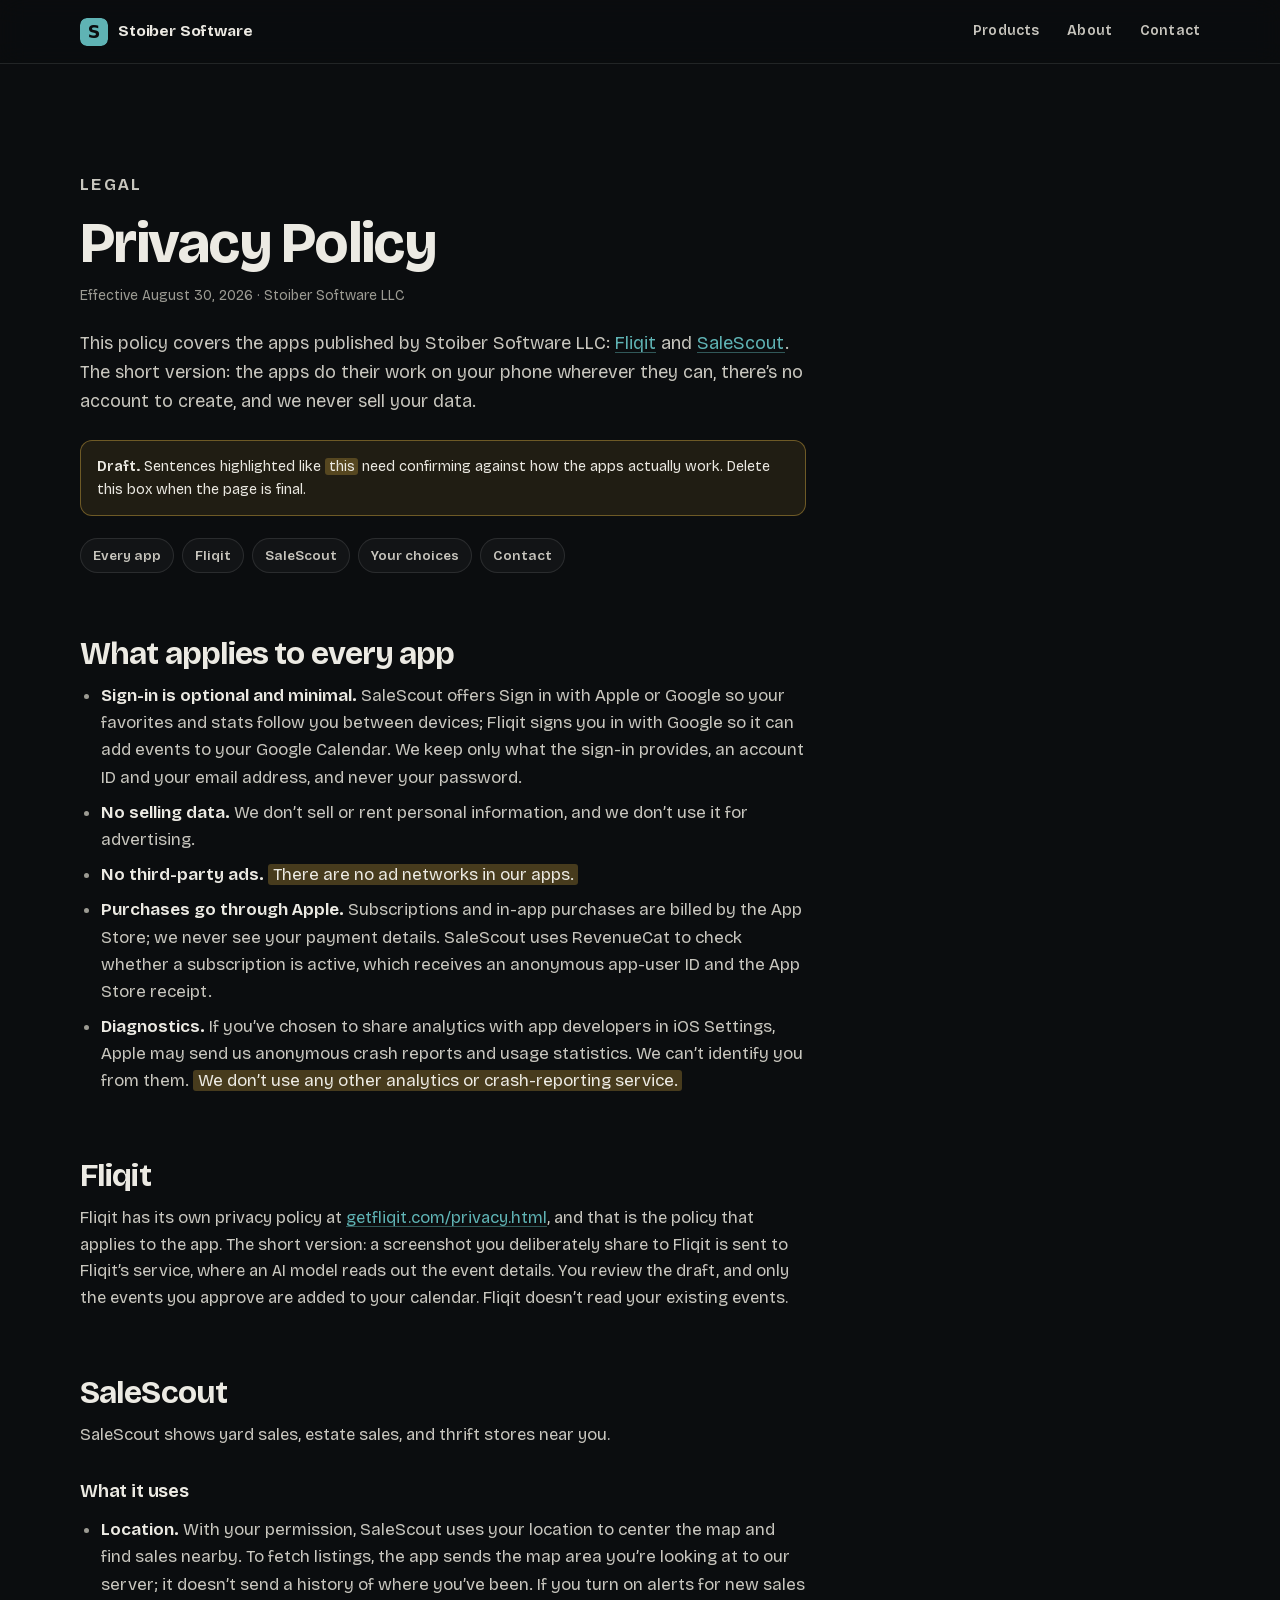
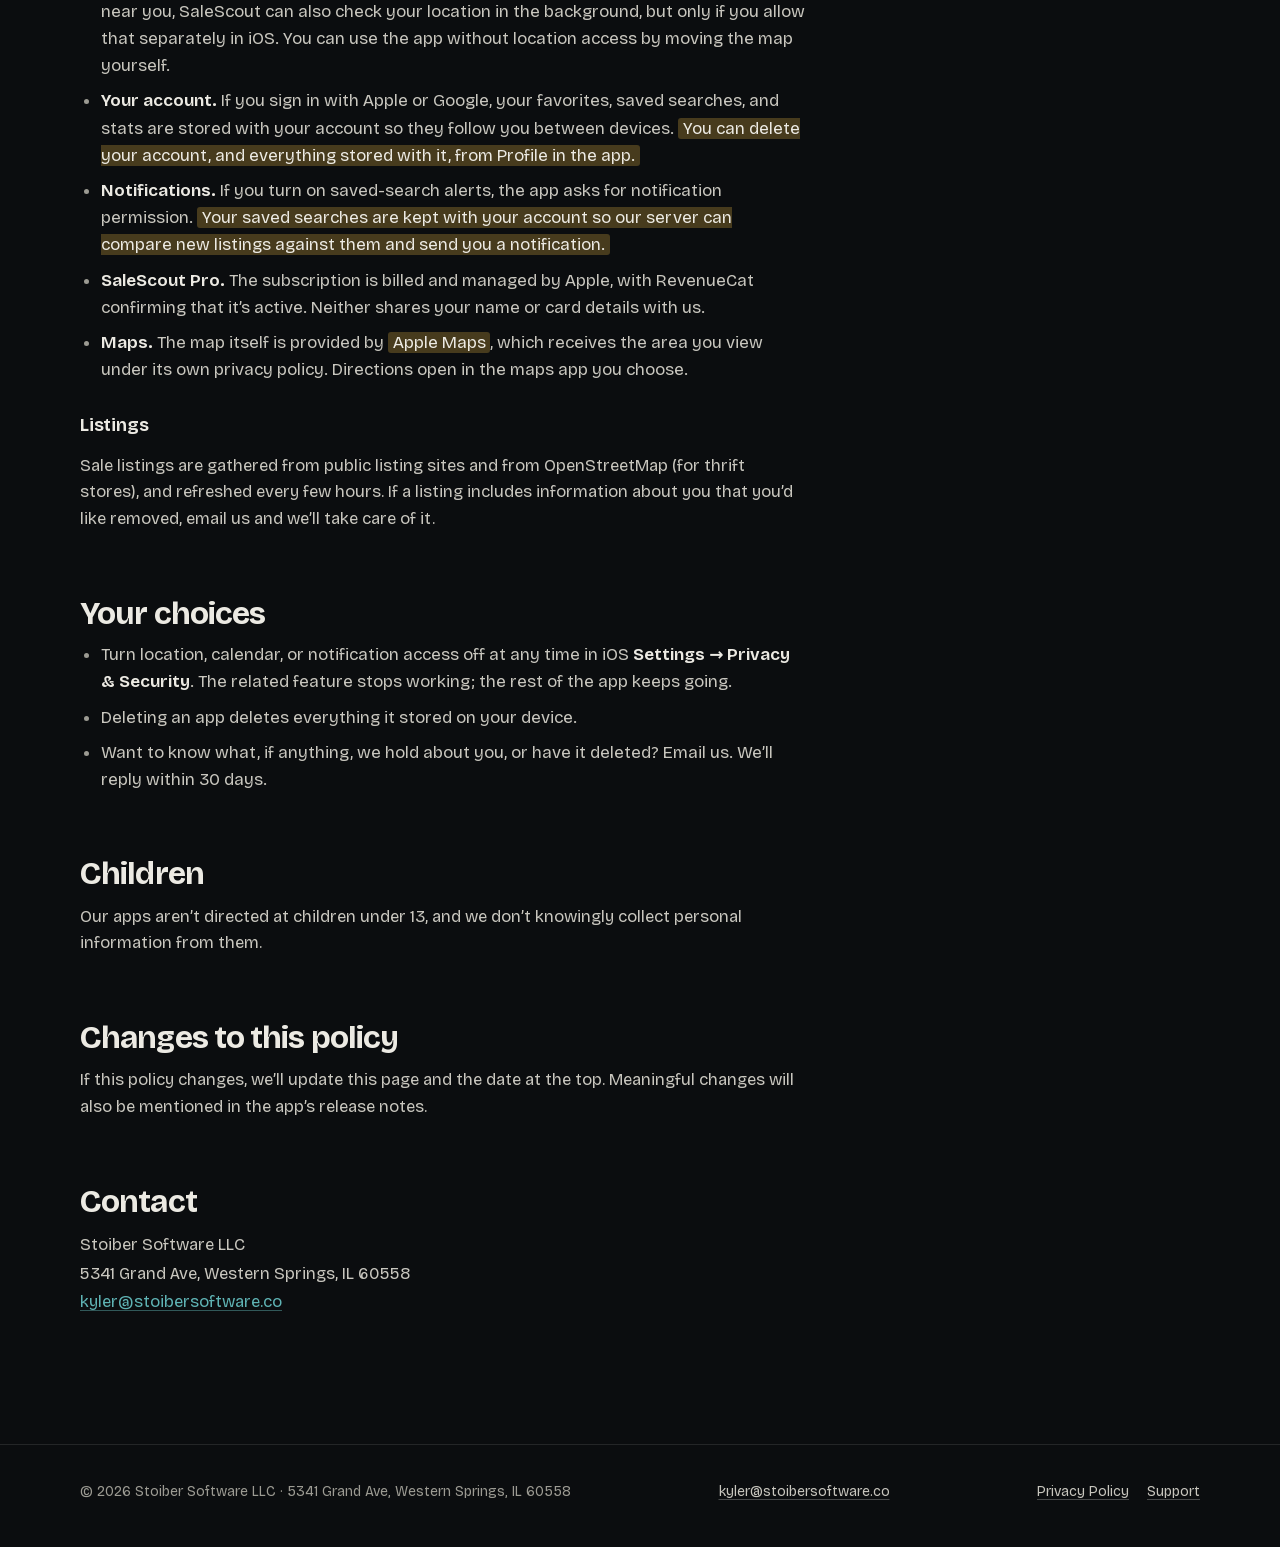
==== commit c0c999e4: "Bigger screenshot gallery; copy fixes (no em dashes, no badge/route-builder claims) Co-Authored-By: " ====
--- a/privacy.html
+++ b/privacy.html
@@ -3,14 +3,14 @@
 <head>
   <meta charset="utf-8">
   <meta name="viewport" content="width=device-width, initial-scale=1">
-  <title>Privacy Policy — Stoiber Software LLC</title>
+  <title>Privacy Policy · Stoiber Software LLC</title>
   <meta name="description" content="Privacy policy for Fliqit and SaleScout, the iOS apps made by Stoiber Software LLC.">
   <meta name="theme-color" content="#0B0D0F">
   <meta name="color-scheme" content="dark">
   <link rel="canonical" href="https://stoibersoftware.co/privacy.html">
   <meta property="og:type" content="website">
   <meta property="og:site_name" content="Stoiber Software LLC">
-  <meta property="og:title" content="Privacy Policy — Stoiber Software LLC">
+  <meta property="og:title" content="Privacy Policy · Stoiber Software LLC">
   <meta property="og:description" content="What Fliqit and SaleScout collect, and what they don’t.">
   <meta property="og:url" content="https://stoibersoftware.co/privacy.html">
   <link rel="icon" href="favicon.svg" type="image/svg+xml">
@@ -62,7 +62,7 @@
 
         <h2 id="general">What applies to every app</h2>
         <ul>
-          <li><strong>Sign-in is optional and minimal.</strong> SaleScout offers Sign in with Apple or Google so your favorites and stats follow you between devices; Fliqit signs you in with Google so it can add events to your Google Calendar. We keep only what the sign-in provides — an account ID and your email address — never your password.</li>
+          <li><strong>Sign-in is optional and minimal.</strong> SaleScout offers Sign in with Apple or Google so your favorites and stats follow you between devices; Fliqit signs you in with Google so it can add events to your Google Calendar. We keep only what the sign-in provides, an account ID and your email address, and never your password.</li>
           <li><strong>No selling data.</strong> We don’t sell or rent personal information, and we don’t use it for advertising.</li>
           <li><strong>No third-party ads.</strong> <mark>There are no ad networks in our apps.</mark></li>
           <li><strong>Purchases go through Apple.</strong> Subscriptions and in-app purchases are billed by the App Store; we never see your payment details. SaleScout uses RevenueCat to check whether a subscription is active, which receives an anonymous app-user ID and the App Store receipt.</li>
@@ -76,10 +76,10 @@
         <p>SaleScout shows yard sales, estate sales, and thrift stores near you.</p>
         <h3>What it uses</h3>
         <ul>
-          <li><strong>Location.</strong> With your permission, SaleScout uses your location to center the map and find sales nearby. To fetch listings, the app sends the map area you’re looking at to our server; it doesn’t send a history of where you’ve been. If you turn on alerts for new sales near you, SaleScout can also check your location in the background — only if you allow that separately in iOS. You can use the app without location access by moving the map yourself.</li>
-          <li><strong>Your account.</strong> If you sign in with Apple or Google, your favorites, saved searches, and badge progress are stored with your account so they follow you between devices. <mark>You can delete your account, and everything stored with it, from Profile in the app.</mark></li>
+          <li><strong>Location.</strong> With your permission, SaleScout uses your location to center the map and find sales nearby. To fetch listings, the app sends the map area you’re looking at to our server; it doesn’t send a history of where you’ve been. If you turn on alerts for new sales near you, SaleScout can also check your location in the background, but only if you allow that separately in iOS. You can use the app without location access by moving the map yourself.</li>
+          <li><strong>Your account.</strong> If you sign in with Apple or Google, your favorites, saved searches, and stats are stored with your account so they follow you between devices. <mark>You can delete your account, and everything stored with it, from Profile in the app.</mark></li>
           <li><strong>Notifications.</strong> If you turn on saved-search alerts, the app asks for notification permission. <mark>Your saved searches are kept with your account so our server can compare new listings against them and send you a notification.</mark></li>
-          <li><strong>SaleScout Pro.</strong> The subscription is billed and managed by Apple, with RevenueCat confirming that it’s active — neither shares your name or card details with us.</li>
+          <li><strong>SaleScout Pro.</strong> The subscription is billed and managed by Apple, with RevenueCat confirming that it’s active. Neither shares your name or card details with us.</li>
           <li><strong>Maps.</strong> The map itself is provided by <mark>Apple Maps</mark>, which receives the area you view under its own privacy policy. Directions open in the maps app you choose.</li>
         </ul>
         <h3>Listings</h3>
--- a/styles.css
+++ b/styles.css
@@ -283,14 +283,15 @@
 
 /* ---------- Product showcases ---------- */
 .showcase {
-  display: grid; gap: 36px; align-items: center;
+  display: grid; gap: clamp(28px, 4vw, 44px);
   padding: clamp(40px, 6vw, 72px) 0;
   border-top: 1px solid var(--line);
 }
 .showcase:last-child { padding-bottom: 0; }
+.showcase__text { display: grid; gap: 24px; }
 @media (min-width: 900px) {
-  .showcase { grid-template-columns: minmax(0, 5fr) minmax(0, 7fr); gap: clamp(40px, 5vw, 72px); }
-  .showcase--reverse .showcase__text { order: 2; }
+  .showcase__text { grid-template-columns: minmax(0, 1fr) minmax(0, 1fr); gap: clamp(40px, 5vw, 72px); align-items: start; }
+  .showcase__details { padding-top: 6px; }
 }
 .showcase__head { display: flex; align-items: center; gap: 16px; }
 .app-icon {
@@ -305,7 +306,7 @@
   font-size: clamp(1.35rem, 2.2vw, 1.75rem); font-weight: 650; letter-spacing: -0.02em; line-height: 1.2;
 }
 .showcase__desc { margin-top: 14px; max-width: 52ch; font-size: 16.5px; color: var(--text-soft); }
-.feature-list { margin-top: 22px; border-top: 1px solid var(--line); }
+.feature-list { border-top: 1px solid var(--line); }
 .feature-list li {
   display: flex; gap: 12px; padding: 10px 0; border-bottom: 1px solid var(--line);
   font-size: 15.5px; line-height: 1.5; color: var(--text-soft);
@@ -322,9 +323,8 @@
 .store-badge:active { transform: scale(0.97); }
 .card-links { display: inline-flex; gap: 20px; }
 
-/* Screenshots: a three-up fan on desktop, a swipeable strip on phones */
-.showcase__shots { display: grid; grid-template-columns: repeat(3, minmax(0, 1fr)); gap: clamp(12px, 1.6vw, 20px); align-items: end; }
-.shot-wrap:nth-child(2) { margin-bottom: clamp(20px, 3vw, 40px); }
+/* Screenshots: three large App Store shots in a row on desktop, a swipeable strip on phones */
+.showcase__shots { display: grid; grid-template-columns: repeat(3, minmax(0, 1fr)); gap: clamp(14px, 2vw, 24px); align-items: start; max-width: 1040px; }
 .shot {
   position: relative; margin: 0; aspect-ratio: 560 / 1212;
   border-radius: clamp(14px, 2vw, 22px); overflow: hidden;
@@ -358,8 +358,7 @@
     scrollbar-width: none;
   }
   .showcase__shots::-webkit-scrollbar { display: none; }
-  .shot-wrap { flex: 0 0 min(62%, 260px); scroll-snap-align: center; }
-  .shot-wrap:nth-child(2) { margin-bottom: 0; }
+  .shot-wrap { flex: 0 0 min(76%, 320px); scroll-snap-align: center; }
 }
 
 /* ---------- About ---------- */
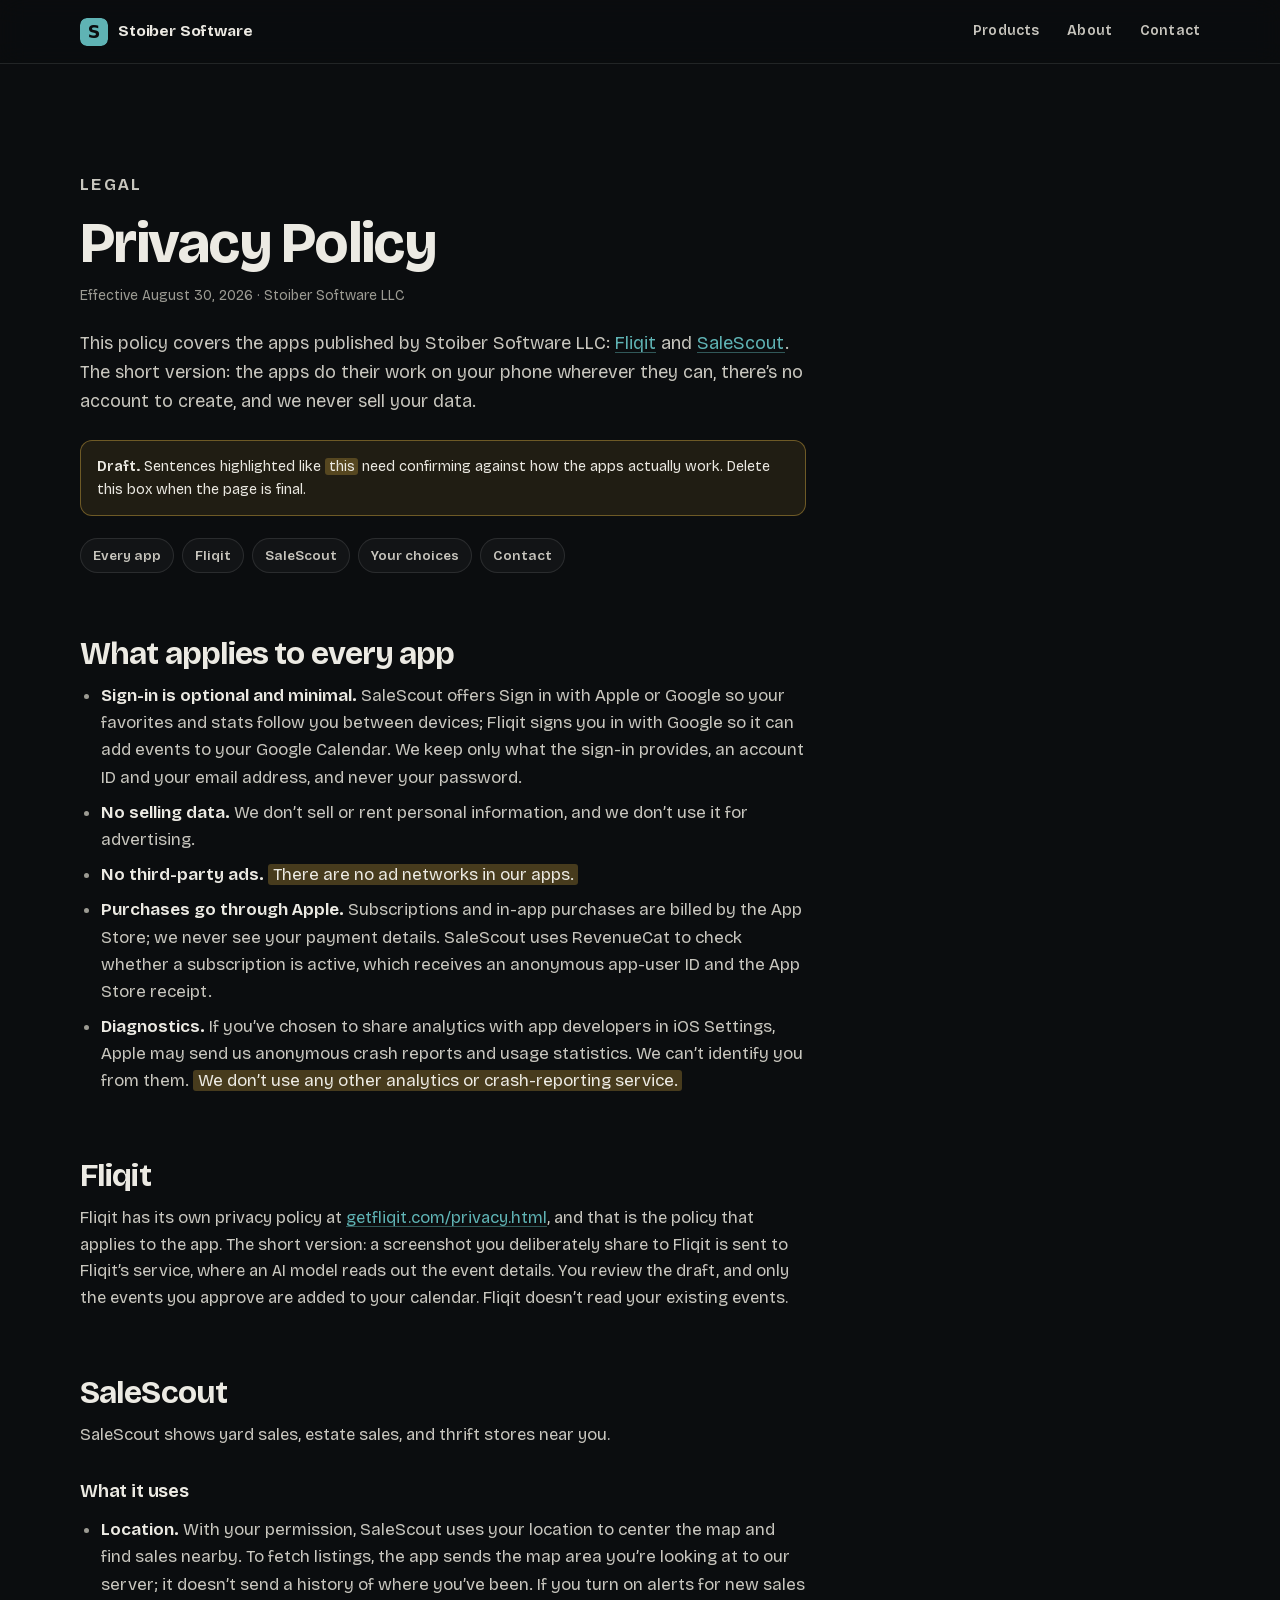
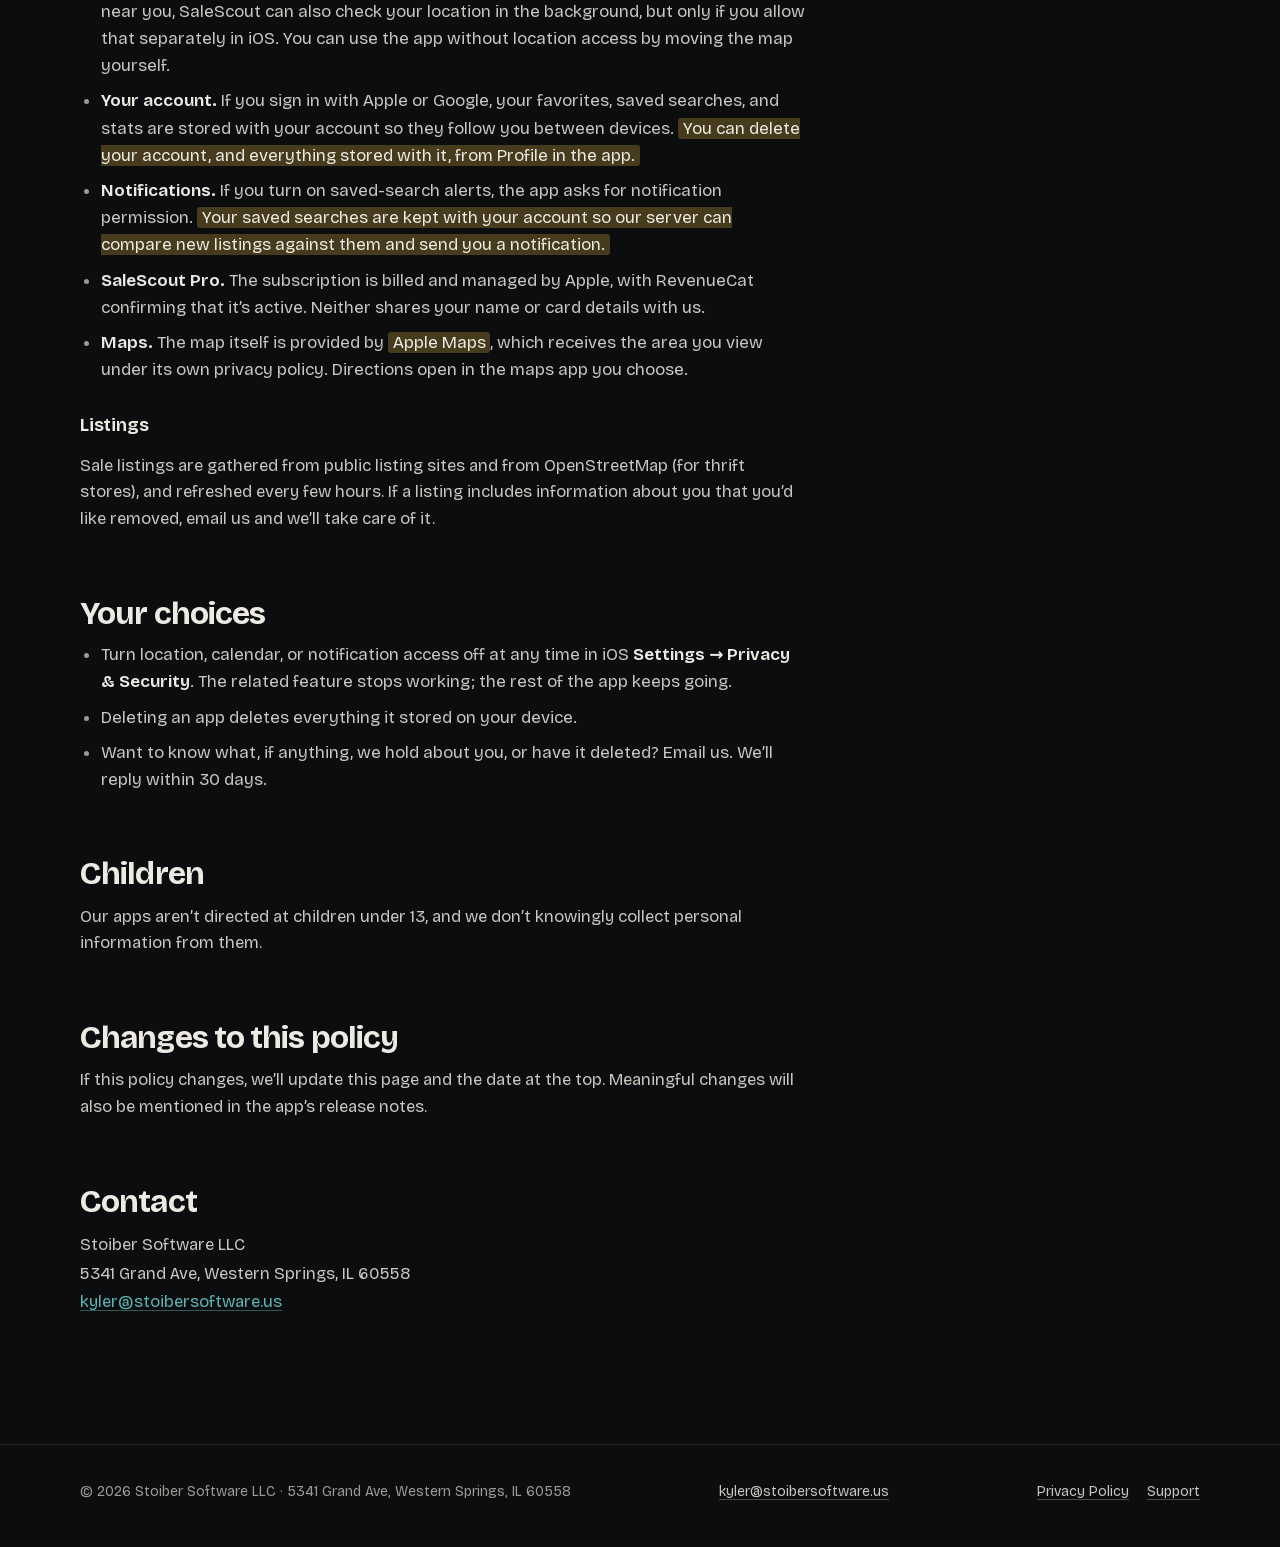
==== commit 8a95602b: "Domain is stoibersoftware.us (registered at Porkbun): CNAME, canonical/og URLs, contact email, docs " ====
--- a/privacy.html
+++ b/privacy.html
@@ -7,12 +7,12 @@
   <meta name="description" content="Privacy policy for Fliqit and SaleScout, the iOS apps made by Stoiber Software LLC.">
   <meta name="theme-color" content="#0B0D0F">
   <meta name="color-scheme" content="dark">
-  <link rel="canonical" href="https://stoibersoftware.co/privacy.html">
+  <link rel="canonical" href="https://stoibersoftware.us/privacy.html">
   <meta property="og:type" content="website">
   <meta property="og:site_name" content="Stoiber Software LLC">
   <meta property="og:title" content="Privacy Policy · Stoiber Software LLC">
   <meta property="og:description" content="What Fliqit and SaleScout collect, and what they don’t.">
-  <meta property="og:url" content="https://stoibersoftware.co/privacy.html">
+  <meta property="og:url" content="https://stoibersoftware.us/privacy.html">
   <link rel="icon" href="favicon.svg" type="image/svg+xml">
   <link rel="preload" href="assets/bricolage-grotesque-latin.woff2" as="font" type="font/woff2" crossorigin>
   <link rel="stylesheet" href="styles.css">
@@ -99,7 +99,7 @@
         <p>If this policy changes, we’ll update this page and the date at the top. Meaningful changes will also be mentioned in the app’s release notes.</p>
 
         <h2 id="contact">Contact</h2>
-        <p class="contact-block">Stoiber Software LLC<br>5341 Grand Ave, Western Springs, IL&nbsp;60558<br><a href="mailto:kyler@stoibersoftware.co">kyler@stoibersoftware.co</a></p>
+        <p class="contact-block">Stoiber Software LLC<br>5341 Grand Ave, Western Springs, IL&nbsp;60558<br><a href="mailto:kyler@stoibersoftware.us">kyler@stoibersoftware.us</a></p>
       </div>
     </div>
   </main>
@@ -107,7 +107,7 @@
   <footer class="site-footer">
     <div class="container site-footer__inner">
       <p class="site-footer__legal">© 2026 Stoiber Software LLC · 5341 Grand Ave, Western Springs, IL&nbsp;60558</p>
-      <p class="site-footer__contact"><a href="mailto:kyler@stoibersoftware.co">kyler@stoibersoftware.co</a></p>
+      <p class="site-footer__contact"><a href="mailto:kyler@stoibersoftware.us">kyler@stoibersoftware.us</a></p>
       <nav class="site-footer__nav" aria-label="Legal">
         <a href="privacy.html" aria-current="page">Privacy Policy</a>
         <a href="support.html">Support</a>
